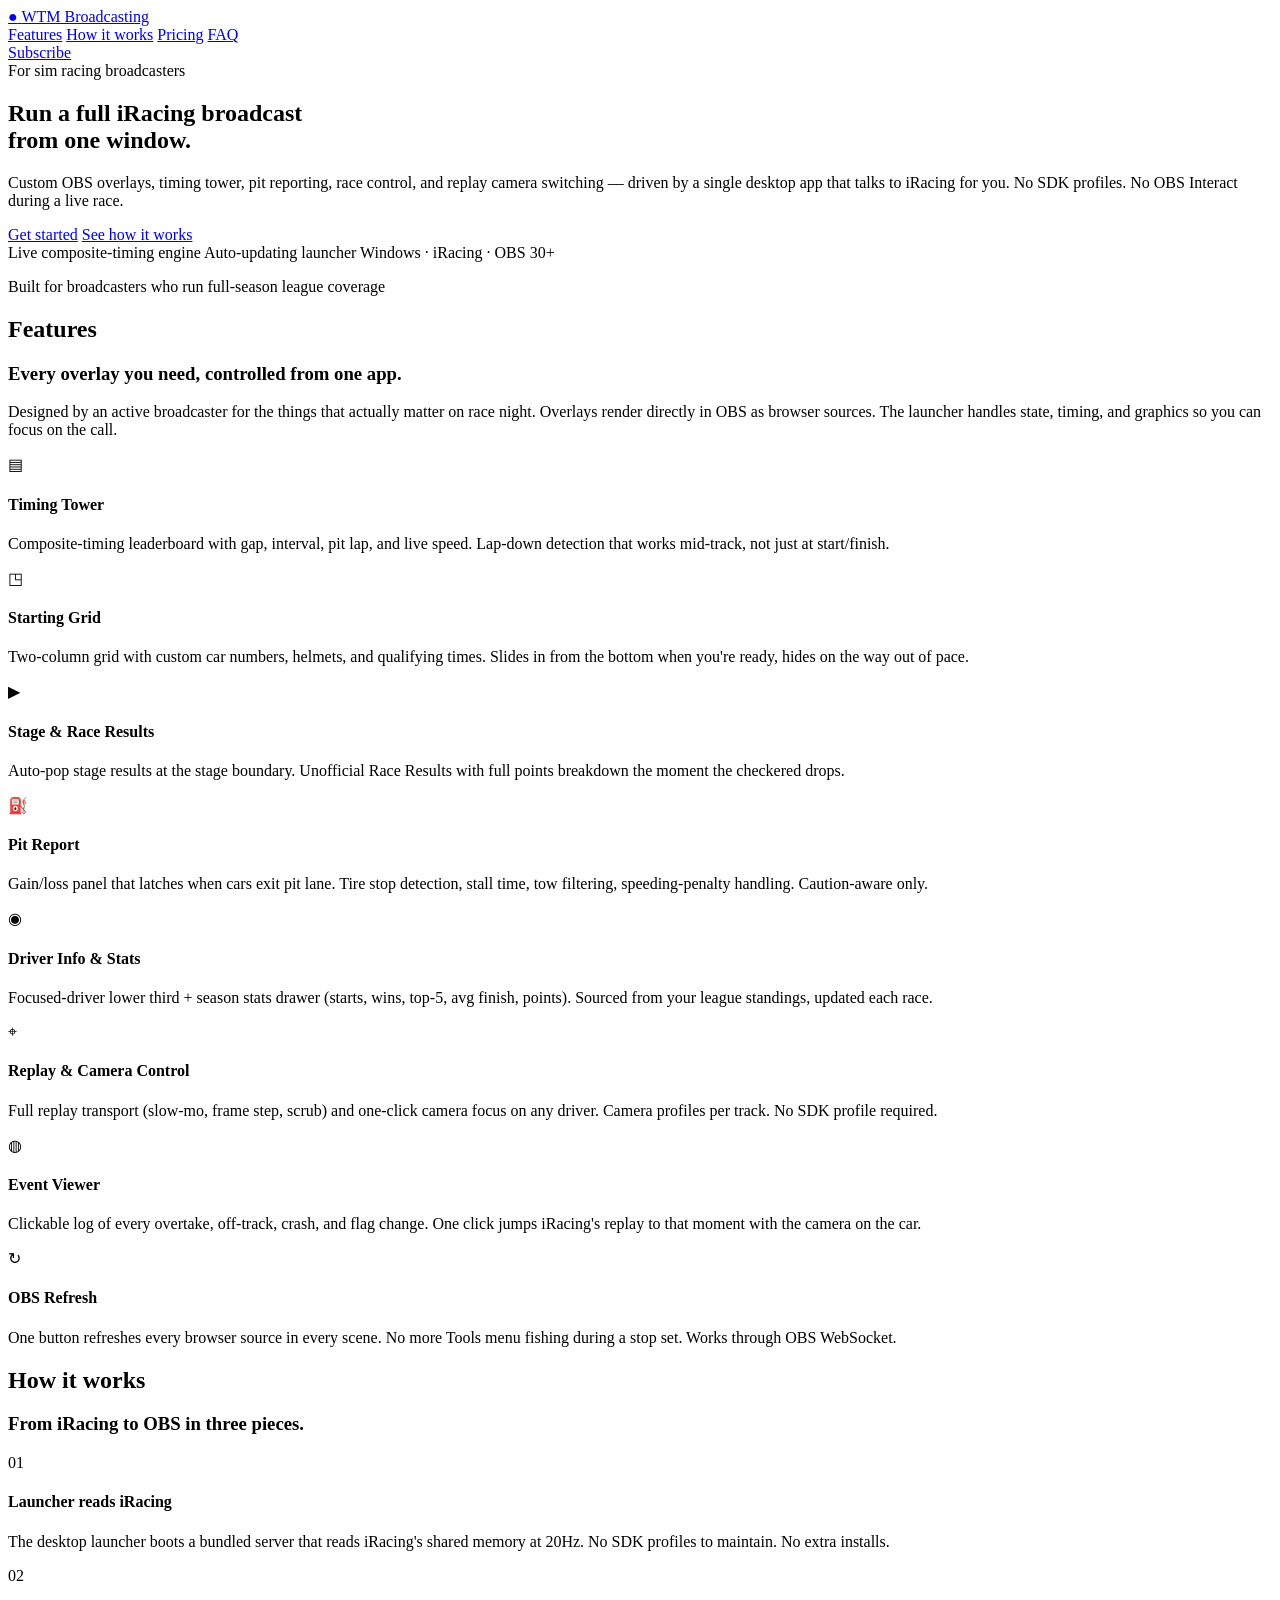
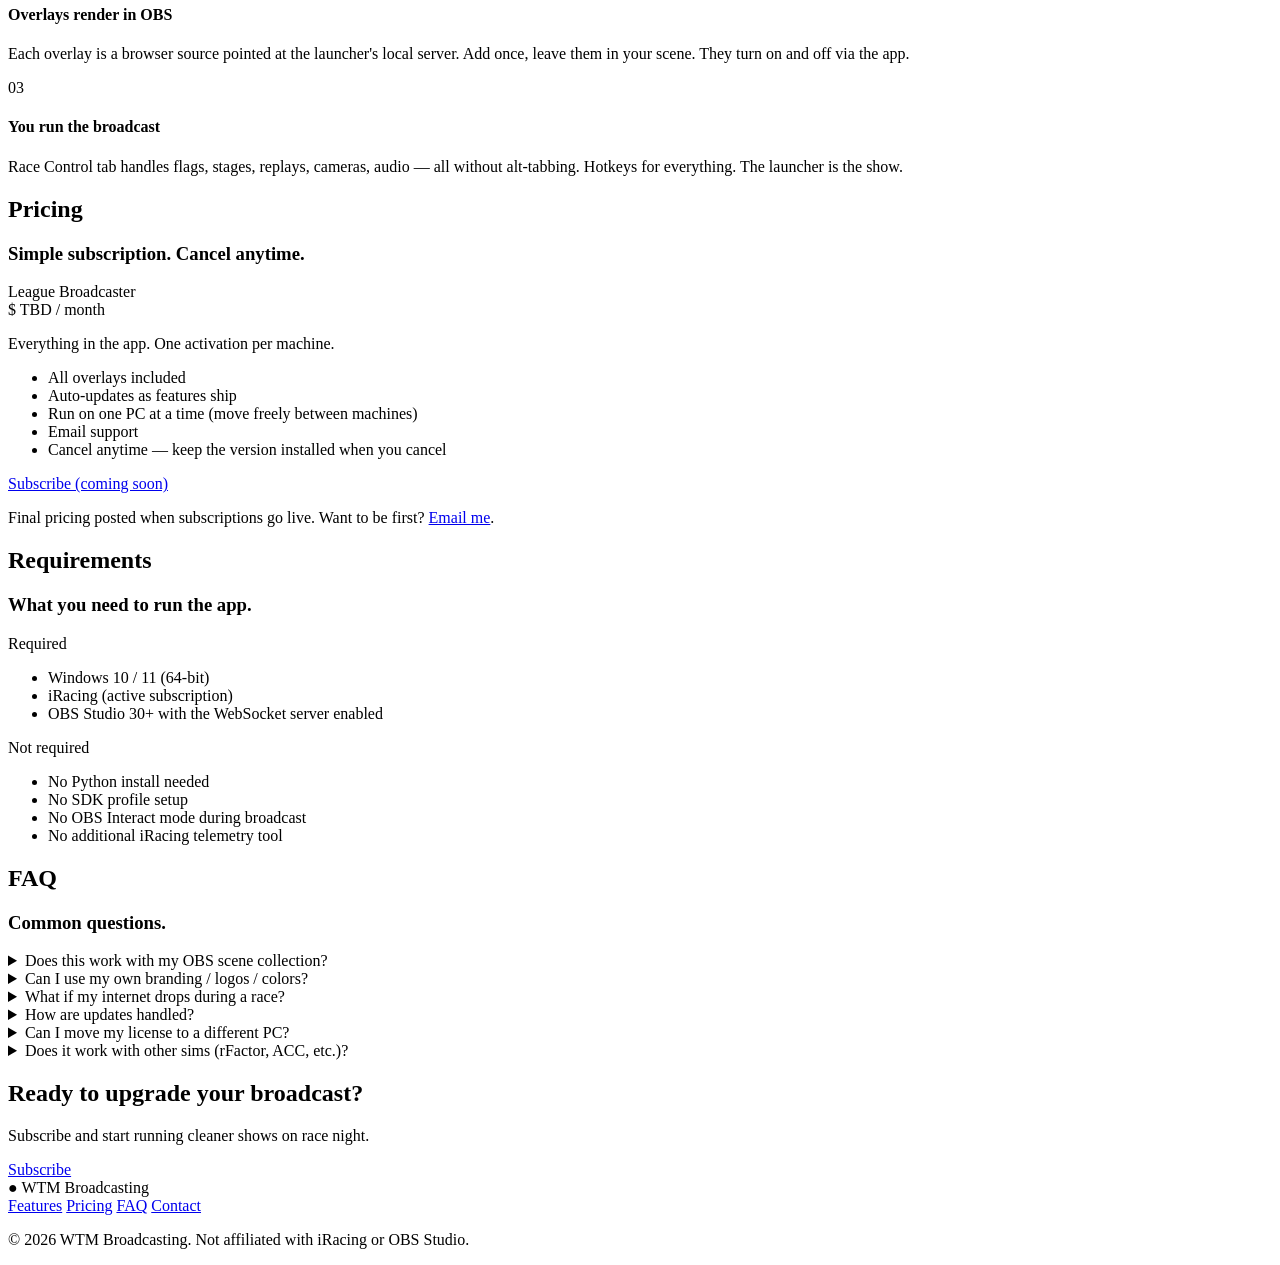
==== index.html @ ded43de1 "Add landing page" ====
<!DOCTYPE html>
<html lang="en">
<head>
  <meta charset="UTF-8" />
  <meta name="viewport" content="width=device-width, initial-scale=1.0" />
  <meta name="description" content="WTM Broadcasting — live iRacing broadcast production suite. Custom OBS overlays, race control, and timing tower for sim racing leagues." />
  <title>WTM Broadcasting — Live iRacing Broadcast Production</title>
  <link rel="preconnect" href="https://fonts.googleapis.com" />
  <link rel="preconnect" href="https://fonts.gstatic.com" crossorigin />
  <link href="https://fonts.googleapis.com/css2?family=Inter:wght@400;500;600;700&family=JetBrains+Mono:wght@400;500&display=swap" rel="stylesheet" />
  <link rel="stylesheet" href="style.css" />
</head>
<body>

  <!-- NAV -->
  <header class="nav">
    <div class="nav-inner">
      <a href="#" class="nav-brand">
        <span class="nav-brand-mark">●</span>
        <span class="nav-brand-text">WTM Broadcasting</span>
      </a>
      <nav class="nav-links">
        <a href="#features">Features</a>
        <a href="#how">How it works</a>
        <a href="#pricing">Pricing</a>
        <a href="#faq">FAQ</a>
      </nav>
      <a class="btn btn-accent btn-small" href="#pricing">Subscribe</a>
    </div>
  </header>

  <!-- HERO -->
  <section class="hero">
    <div class="container">
      <span class="hero-eyebrow">For sim racing broadcasters</span>
      <h1 class="hero-title">
        Run a full iRacing broadcast<br />
        <span class="hero-title-accent">from one window.</span>
      </h1>
      <p class="hero-sub">
        Custom OBS overlays, timing tower, pit reporting, race control, and replay
        camera switching — driven by a single desktop app that talks to iRacing for you.
        No SDK profiles. No OBS Interact during a live race.
      </p>
      <div class="hero-cta">
        <a class="btn btn-accent btn-large" href="#pricing">Get started</a>
        <a class="btn btn-ghost btn-large" href="#how">See how it works</a>
      </div>
      <div class="hero-meta">
        <span class="hero-meta-item"><span class="hero-meta-dot ok"></span> Live composite-timing engine</span>
        <span class="hero-meta-item"><span class="hero-meta-dot ok"></span> Auto-updating launcher</span>
        <span class="hero-meta-item"><span class="hero-meta-dot ok"></span> Windows · iRacing · OBS 30+</span>
      </div>
    </div>
  </section>

  <!-- SOCIAL PROOF / LOGOS PLACEHOLDER -->
  <section class="section-proof">
    <div class="container">
      <p class="proof-label">Built for broadcasters who run full-season league coverage</p>
    </div>
  </section>

  <!-- FEATURES -->
  <section id="features" class="section">
    <div class="container">
      <h2 class="section-eyebrow">Features</h2>
      <h3 class="section-title">Every overlay you need, controlled from one app.</h3>
      <p class="section-lede">
        Designed by an active broadcaster for the things that actually matter on race night.
        Overlays render directly in OBS as browser sources. The launcher handles state,
        timing, and graphics so you can focus on the call.
      </p>

      <div class="feature-grid">
        <article class="feature-card">
          <div class="feature-icon">▤</div>
          <h4 class="feature-title">Timing Tower</h4>
          <p class="feature-desc">
            Composite-timing leaderboard with gap, interval, pit lap, and live speed.
            Lap-down detection that works mid-track, not just at start/finish.
          </p>
        </article>

        <article class="feature-card">
          <div class="feature-icon">◳</div>
          <h4 class="feature-title">Starting Grid</h4>
          <p class="feature-desc">
            Two-column grid with custom car numbers, helmets, and qualifying times.
            Slides in from the bottom when you're ready, hides on the way out of pace.
          </p>
        </article>

        <article class="feature-card">
          <div class="feature-icon">▶</div>
          <h4 class="feature-title">Stage &amp; Race Results</h4>
          <p class="feature-desc">
            Auto-pop stage results at the stage boundary. Unofficial Race Results with
            full points breakdown the moment the checkered drops.
          </p>
        </article>

        <article class="feature-card">
          <div class="feature-icon">⛽</div>
          <h4 class="feature-title">Pit Report</h4>
          <p class="feature-desc">
            Gain/loss panel that latches when cars exit pit lane. Tire stop detection,
            stall time, tow filtering, speeding-penalty handling. Caution-aware only.
          </p>
        </article>

        <article class="feature-card">
          <div class="feature-icon">◉</div>
          <h4 class="feature-title">Driver Info &amp; Stats</h4>
          <p class="feature-desc">
            Focused-driver lower third + season stats drawer (starts, wins, top-5,
            avg finish, points). Sourced from your league standings, updated each race.
          </p>
        </article>

        <article class="feature-card">
          <div class="feature-icon">⌖</div>
          <h4 class="feature-title">Replay &amp; Camera Control</h4>
          <p class="feature-desc">
            Full replay transport (slow-mo, frame step, scrub) and one-click camera
            focus on any driver. Camera profiles per track. No SDK profile required.
          </p>
        </article>

        <article class="feature-card">
          <div class="feature-icon">◍</div>
          <h4 class="feature-title">Event Viewer</h4>
          <p class="feature-desc">
            Clickable log of every overtake, off-track, crash, and flag change.
            One click jumps iRacing's replay to that moment with the camera on the car.
          </p>
        </article>

        <article class="feature-card">
          <div class="feature-icon">↻</div>
          <h4 class="feature-title">OBS Refresh</h4>
          <p class="feature-desc">
            One button refreshes every browser source in every scene. No more
            Tools menu fishing during a stop set. Works through OBS WebSocket.
          </p>
        </article>
      </div>
    </div>
  </section>

  <!-- HOW IT WORKS -->
  <section id="how" class="section section-alt">
    <div class="container">
      <h2 class="section-eyebrow">How it works</h2>
      <h3 class="section-title">From iRacing to OBS in three pieces.</h3>

      <div class="steps">
        <article class="step">
          <span class="step-num">01</span>
          <h4 class="step-title">Launcher reads iRacing</h4>
          <p class="step-desc">
            The desktop launcher boots a bundled server that reads iRacing's shared
            memory at 20Hz. No SDK profiles to maintain. No extra installs.
          </p>
        </article>

        <article class="step">
          <span class="step-num">02</span>
          <h4 class="step-title">Overlays render in OBS</h4>
          <p class="step-desc">
            Each overlay is a browser source pointed at the launcher's local server.
            Add once, leave them in your scene. They turn on and off via the app.
          </p>
        </article>

        <article class="step">
          <span class="step-num">03</span>
          <h4 class="step-title">You run the broadcast</h4>
          <p class="step-desc">
            Race Control tab handles flags, stages, replays, cameras, audio — all
            without alt-tabbing. Hotkeys for everything. The launcher is the show.
          </p>
        </article>
      </div>
    </div>
  </section>

  <!-- PRICING -->
  <section id="pricing" class="section">
    <div class="container">
      <h2 class="section-eyebrow">Pricing</h2>
      <h3 class="section-title">Simple subscription. Cancel anytime.</h3>

      <div class="pricing-card">
        <div class="pricing-card-head">
          <span class="pricing-tier">League Broadcaster</span>
          <div class="pricing-price">
            <span class="pricing-price-currency">$</span>
            <span class="pricing-price-amount">TBD</span>
            <span class="pricing-price-period">/ month</span>
          </div>
          <p class="pricing-sub">Everything in the app. One activation per machine.</p>
        </div>

        <ul class="pricing-features">
          <li>All overlays included</li>
          <li>Auto-updates as features ship</li>
          <li>Run on one PC at a time (move freely between machines)</li>
          <li>Email support</li>
          <li>Cancel anytime — keep the version installed when you cancel</li>
        </ul>

        <a class="btn btn-accent btn-large pricing-cta" href="#">
          Subscribe (coming soon)
        </a>
        <p class="pricing-foot">
          Final pricing posted when subscriptions go live. Want to be first?
          <a href="mailto:hello@wtmbroadcasting.com">Email me</a>.
        </p>
      </div>
    </div>
  </section>

  <!-- REQUIREMENTS -->
  <section class="section section-alt">
    <div class="container">
      <h2 class="section-eyebrow">Requirements</h2>
      <h3 class="section-title">What you need to run the app.</h3>

      <div class="req-grid">
        <div class="req-card">
          <span class="req-label">Required</span>
          <ul>
            <li>Windows 10 / 11 (64-bit)</li>
            <li>iRacing (active subscription)</li>
            <li>OBS Studio 30+ with the WebSocket server enabled</li>
          </ul>
        </div>
        <div class="req-card">
          <span class="req-label">Not required</span>
          <ul>
            <li>No Python install needed</li>
            <li>No SDK profile setup</li>
            <li>No OBS Interact mode during broadcast</li>
            <li>No additional iRacing telemetry tool</li>
          </ul>
        </div>
      </div>
    </div>
  </section>

  <!-- FAQ -->
  <section id="faq" class="section">
    <div class="container">
      <h2 class="section-eyebrow">FAQ</h2>
      <h3 class="section-title">Common questions.</h3>

      <div class="faq-list">
        <details class="faq-item">
          <summary>Does this work with my OBS scene collection?</summary>
          <p>
            Yes. Each overlay is a regular OBS browser source you add to whatever
            scenes you want. You set it up once and leave it. The launcher controls
            visibility from the app, so you don't need to switch scenes by hand.
          </p>
        </details>

        <details class="faq-item">
          <summary>Can I use my own branding / logos / colors?</summary>
          <p>
            Yes. Drop your league logo into the branding folder; it shows on the
            standings and results overlays automatically. Custom car number images
            and helmet liveries are supported.
          </p>
        </details>

        <details class="faq-item">
          <summary>What if my internet drops during a race?</summary>
          <p>
            Everything runs locally. The launcher talks to iRacing on your machine
            and serves overlays to OBS on your machine. Internet is only needed for
            optional features like the season-standings scraper and license checks.
            License has a 7-day offline grace period — you'll never lose access mid-broadcast.
          </p>
        </details>

        <details class="faq-item">
          <summary>How are updates handled?</summary>
          <p>
            The launcher checks for updates in the background. When a new version
            is ready, you'll see a banner with release notes. Click "Restart now"
            or just relaunch the app later — it installs automatically. No reinstalls.
          </p>
        </details>

        <details class="faq-item">
          <summary>Can I move my license to a different PC?</summary>
          <p>
            Yes. In the app's Setup tab, click "Release this machine," then activate
            on the new PC with the same key. One active machine per license at a time.
          </p>
        </details>

        <details class="faq-item">
          <summary>Does it work with other sims (rFactor, ACC, etc.)?</summary>
          <p>
            iRacing only, at least for now. The composite timing engine is built
            against iRacing's shared memory format.
          </p>
        </details>
      </div>
    </div>
  </section>

  <!-- FINAL CTA -->
  <section class="section-cta">
    <div class="container">
      <h2 class="section-cta-title">Ready to upgrade your broadcast?</h2>
      <p class="section-cta-sub">
        Subscribe and start running cleaner shows on race night.
      </p>
      <a class="btn btn-accent btn-large" href="#pricing">Subscribe</a>
    </div>
  </section>

  <!-- FOOTER -->
  <footer class="footer">
    <div class="container footer-inner">
      <div class="footer-brand">
        <span class="nav-brand-mark">●</span>
        <span class="nav-brand-text">WTM Broadcasting</span>
      </div>
      <nav class="footer-links">
        <a href="#features">Features</a>
        <a href="#pricing">Pricing</a>
        <a href="#faq">FAQ</a>
        <a href="mailto:hello@wtmbroadcasting.com">Contact</a>
      </nav>
      <p class="footer-fineprint">
        © 2026 WTM Broadcasting. Not affiliated with iRacing or OBS Studio.
      </p>
    </div>
  </footer>

</body>
</html>
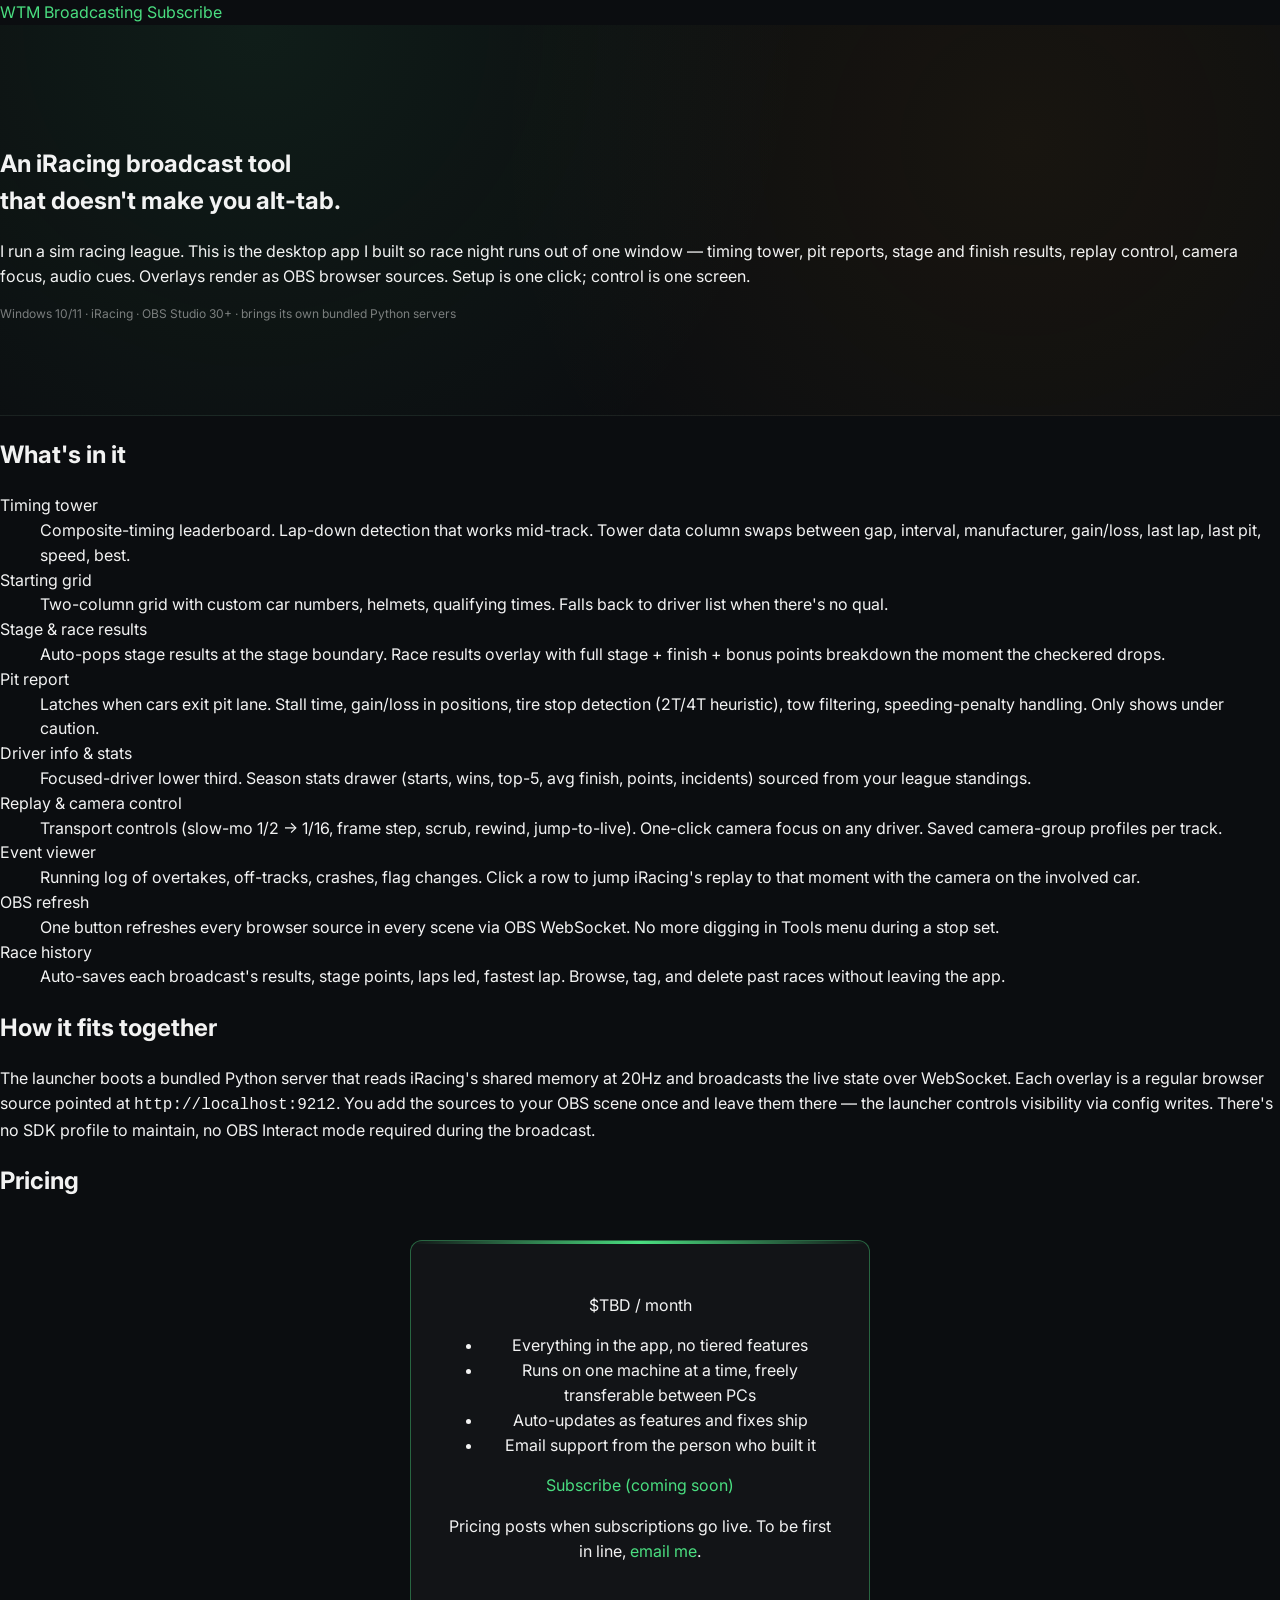
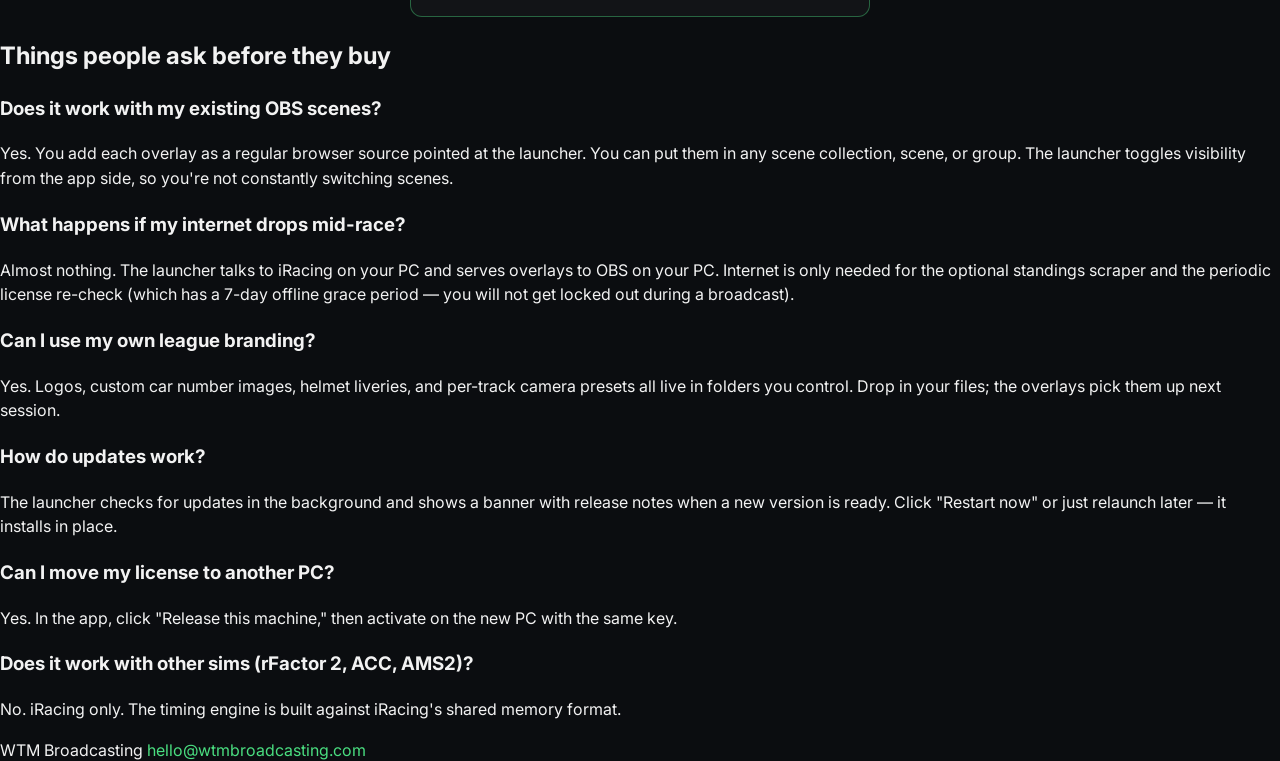
==== commit 87c37ea8: "Rewrite landing page: strip AI-template chrome" ====
--- a/index.html
+++ b/index.html
@@ -3,343 +3,122 @@
 <head>
   <meta charset="UTF-8" />
   <meta name="viewport" content="width=device-width, initial-scale=1.0" />
-  <meta name="description" content="WTM Broadcasting — live iRacing broadcast production suite. Custom OBS overlays, race control, and timing tower for sim racing leagues." />
-  <title>WTM Broadcasting — Live iRacing Broadcast Production</title>
+  <meta name="description" content="WTM Broadcasting — desktop app that runs an iRacing league broadcast: timing tower, pit reports, replay control, OBS-driven overlays." />
+  <title>WTM Broadcasting</title>
   <link rel="preconnect" href="https://fonts.googleapis.com" />
   <link rel="preconnect" href="https://fonts.gstatic.com" crossorigin />
-  <link href="https://fonts.googleapis.com/css2?family=Inter:wght@400;500;600;700&family=JetBrains+Mono:wght@400;500&display=swap" rel="stylesheet" />
+  <link href="https://fonts.googleapis.com/css2?family=Inter:wght@400;500;600&display=swap" rel="stylesheet" />
   <link rel="stylesheet" href="style.css" />
 </head>
 <body>
 
-  <!-- NAV -->
-  <header class="nav">
-    <div class="nav-inner">
-      <a href="#" class="nav-brand">
-        <span class="nav-brand-mark">●</span>
-        <span class="nav-brand-text">WTM Broadcasting</span>
-      </a>
-      <nav class="nav-links">
-        <a href="#features">Features</a>
-        <a href="#how">How it works</a>
-        <a href="#pricing">Pricing</a>
-        <a href="#faq">FAQ</a>
-      </nav>
-      <a class="btn btn-accent btn-small" href="#pricing">Subscribe</a>
-    </div>
+  <header class="topbar">
+    <a href="#" class="brand">WTM Broadcasting</a>
+    <a class="topbar-cta" href="#pricing">Subscribe</a>
   </header>
 
-  <!-- HERO -->
-  <section class="hero">
-    <div class="container">
-      <span class="hero-eyebrow">For sim racing broadcasters</span>
-      <h1 class="hero-title">
-        Run a full iRacing broadcast<br />
-        <span class="hero-title-accent">from one window.</span>
-      </h1>
-      <p class="hero-sub">
-        Custom OBS overlays, timing tower, pit reporting, race control, and replay
-        camera switching — driven by a single desktop app that talks to iRacing for you.
-        No SDK profiles. No OBS Interact during a live race.
+  <main>
+    <section class="hero">
+      <h1>An iRacing broadcast tool<br />that doesn't make you alt-tab.</h1>
+      <p>
+        I run a sim racing league. This is the desktop app I built so race night
+        runs out of one window — timing tower, pit reports, stage and finish
+        results, replay control, camera focus, audio cues. Overlays render as
+        OBS browser sources. Setup is one click; control is one screen.
       </p>
-      <div class="hero-cta">
-        <a class="btn btn-accent btn-large" href="#pricing">Get started</a>
-        <a class="btn btn-ghost btn-large" href="#how">See how it works</a>
-      </div>
-      <div class="hero-meta">
-        <span class="hero-meta-item"><span class="hero-meta-dot ok"></span> Live composite-timing engine</span>
-        <span class="hero-meta-item"><span class="hero-meta-dot ok"></span> Auto-updating launcher</span>
-        <span class="hero-meta-item"><span class="hero-meta-dot ok"></span> Windows · iRacing · OBS 30+</span>
-      </div>
-    </div>
-  </section>
+      <p class="hero-meta">
+        Windows 10/11 · iRacing · OBS Studio 30+ · brings its own bundled Python servers
+      </p>
+    </section>
 
-  <!-- SOCIAL PROOF / LOGOS PLACEHOLDER -->
-  <section class="section-proof">
-    <div class="container">
-      <p class="proof-label">Built for broadcasters who run full-season league coverage</p>
-    </div>
-  </section>
+    <section class="features">
+      <h2>What's in it</h2>
+      <dl>
+        <dt>Timing tower</dt>
+        <dd>Composite-timing leaderboard. Lap-down detection that works mid-track. Tower data column swaps between gap, interval, manufacturer, gain/loss, last lap, last pit, speed, best.</dd>
 
-  <!-- FEATURES -->
-  <section id="features" class="section">
-    <div class="container">
-      <h2 class="section-eyebrow">Features</h2>
-      <h3 class="section-title">Every overlay you need, controlled from one app.</h3>
-      <p class="section-lede">
-        Designed by an active broadcaster for the things that actually matter on race night.
-        Overlays render directly in OBS as browser sources. The launcher handles state,
-        timing, and graphics so you can focus on the call.
+        <dt>Starting grid</dt>
+        <dd>Two-column grid with custom car numbers, helmets, qualifying times. Falls back to driver list when there's no qual.</dd>
+
+        <dt>Stage &amp; race results</dt>
+        <dd>Auto-pops stage results at the stage boundary. Race results overlay with full stage + finish + bonus points breakdown the moment the checkered drops.</dd>
+
+        <dt>Pit report</dt>
+        <dd>Latches when cars exit pit lane. Stall time, gain/loss in positions, tire stop detection (2T/4T heuristic), tow filtering, speeding-penalty handling. Only shows under caution.</dd>
+
+        <dt>Driver info &amp; stats</dt>
+        <dd>Focused-driver lower third. Season stats drawer (starts, wins, top-5, avg finish, points, incidents) sourced from your league standings.</dd>
+
+        <dt>Replay &amp; camera control</dt>
+        <dd>Transport controls (slow-mo 1/2 → 1/16, frame step, scrub, rewind, jump-to-live). One-click camera focus on any driver. Saved camera-group profiles per track.</dd>
+
+        <dt>Event viewer</dt>
+        <dd>Running log of overtakes, off-tracks, crashes, flag changes. Click a row to jump iRacing's replay to that moment with the camera on the involved car.</dd>
+
+        <dt>OBS refresh</dt>
+        <dd>One button refreshes every browser source in every scene via OBS WebSocket. No more digging in Tools menu during a stop set.</dd>
+
+        <dt>Race history</dt>
+        <dd>Auto-saves each broadcast's results, stage points, laps led, fastest lap. Browse, tag, and delete past races without leaving the app.</dd>
+      </dl>
+    </section>
+
+    <section class="architecture">
+      <h2>How it fits together</h2>
+      <p>
+        The launcher boots a bundled Python server that reads iRacing's shared
+        memory at 20Hz and broadcasts the live state over WebSocket. Each overlay
+        is a regular browser source pointed at <code>http://localhost:9212</code>.
+        You add the sources to your OBS scene once and leave them there — the
+        launcher controls visibility via config writes. There's no SDK profile
+        to maintain, no OBS Interact mode required during the broadcast.
       </p>
+    </section>
 
-      <div class="feature-grid">
-        <article class="feature-card">
-          <div class="feature-icon">▤</div>
-          <h4 class="feature-title">Timing Tower</h4>
-          <p class="feature-desc">
-            Composite-timing leaderboard with gap, interval, pit lap, and live speed.
-            Lap-down detection that works mid-track, not just at start/finish.
-          </p>
-        </article>
-
-        <article class="feature-card">
-          <div class="feature-icon">◳</div>
-          <h4 class="feature-title">Starting Grid</h4>
-          <p class="feature-desc">
-            Two-column grid with custom car numbers, helmets, and qualifying times.
-            Slides in from the bottom when you're ready, hides on the way out of pace.
-          </p>
-        </article>
-
-        <article class="feature-card">
-          <div class="feature-icon">▶</div>
-          <h4 class="feature-title">Stage &amp; Race Results</h4>
-          <p class="feature-desc">
-            Auto-pop stage results at the stage boundary. Unofficial Race Results with
-            full points breakdown the moment the checkered drops.
-          </p>
-        </article>
-
-        <article class="feature-card">
-          <div class="feature-icon">⛽</div>
-          <h4 class="feature-title">Pit Report</h4>
-          <p class="feature-desc">
-            Gain/loss panel that latches when cars exit pit lane. Tire stop detection,
-            stall time, tow filtering, speeding-penalty handling. Caution-aware only.
-          </p>
-        </article>
-
-        <article class="feature-card">
-          <div class="feature-icon">◉</div>
-          <h4 class="feature-title">Driver Info &amp; Stats</h4>
-          <p class="feature-desc">
-            Focused-driver lower third + season stats drawer (starts, wins, top-5,
-            avg finish, points). Sourced from your league standings, updated each race.
-          </p>
-        </article>
-
-        <article class="feature-card">
-          <div class="feature-icon">⌖</div>
-          <h4 class="feature-title">Replay &amp; Camera Control</h4>
-          <p class="feature-desc">
-            Full replay transport (slow-mo, frame step, scrub) and one-click camera
-            focus on any driver. Camera profiles per track. No SDK profile required.
-          </p>
-        </article>
-
-        <article class="feature-card">
-          <div class="feature-icon">◍</div>
-          <h4 class="feature-title">Event Viewer</h4>
-          <p class="feature-desc">
-            Clickable log of every overtake, off-track, crash, and flag change.
-            One click jumps iRacing's replay to that moment with the camera on the car.
-          </p>
-        </article>
-
-        <article class="feature-card">
-          <div class="feature-icon">↻</div>
-          <h4 class="feature-title">OBS Refresh</h4>
-          <p class="feature-desc">
-            One button refreshes every browser source in every scene. No more
-            Tools menu fishing during a stop set. Works through OBS WebSocket.
-          </p>
-        </article>
-      </div>
-    </div>
-  </section>
-
-  <!-- HOW IT WORKS -->
-  <section id="how" class="section section-alt">
-    <div class="container">
-      <h2 class="section-eyebrow">How it works</h2>
-      <h3 class="section-title">From iRacing to OBS in three pieces.</h3>
-
-      <div class="steps">
-        <article class="step">
-          <span class="step-num">01</span>
-          <h4 class="step-title">Launcher reads iRacing</h4>
-          <p class="step-desc">
-            The desktop launcher boots a bundled server that reads iRacing's shared
-            memory at 20Hz. No SDK profiles to maintain. No extra installs.
-          </p>
-        </article>
-
-        <article class="step">
-          <span class="step-num">02</span>
-          <h4 class="step-title">Overlays render in OBS</h4>
-          <p class="step-desc">
-            Each overlay is a browser source pointed at the launcher's local server.
-            Add once, leave them in your scene. They turn on and off via the app.
-          </p>
-        </article>
-
-        <article class="step">
-          <span class="step-num">03</span>
-          <h4 class="step-title">You run the broadcast</h4>
-          <p class="step-desc">
-            Race Control tab handles flags, stages, replays, cameras, audio — all
-            without alt-tabbing. Hotkeys for everything. The launcher is the show.
-          </p>
-        </article>
-      </div>
-    </div>
-  </section>
-
-  <!-- PRICING -->
-  <section id="pricing" class="section">
-    <div class="container">
-      <h2 class="section-eyebrow">Pricing</h2>
-      <h3 class="section-title">Simple subscription. Cancel anytime.</h3>
-
+    <section id="pricing" class="pricing">
+      <h2>Pricing</h2>
       <div class="pricing-card">
-        <div class="pricing-card-head">
-          <span class="pricing-tier">League Broadcaster</span>
-          <div class="pricing-price">
-            <span class="pricing-price-currency">$</span>
-            <span class="pricing-price-amount">TBD</span>
-            <span class="pricing-price-period">/ month</span>
-          </div>
-          <p class="pricing-sub">Everything in the app. One activation per machine.</p>
-        </div>
-
-        <ul class="pricing-features">
-          <li>All overlays included</li>
-          <li>Auto-updates as features ship</li>
-          <li>Run on one PC at a time (move freely between machines)</li>
-          <li>Email support</li>
-          <li>Cancel anytime — keep the version installed when you cancel</li>
+        <p class="price">$<span class="price-amount">TBD</span> <span class="price-period">/ month</span></p>
+        <ul>
+          <li>Everything in the app, no tiered features</li>
+          <li>Runs on one machine at a time, freely transferable between PCs</li>
+          <li>Auto-updates as features and fixes ship</li>
+          <li>Email support from the person who built it</li>
         </ul>
-
-        <a class="btn btn-accent btn-large pricing-cta" href="#">
-          Subscribe (coming soon)
-        </a>
-        <p class="pricing-foot">
-          Final pricing posted when subscriptions go live. Want to be first?
-          <a href="mailto:hello@wtmbroadcasting.com">Email me</a>.
+        <a href="#" class="cta-button">Subscribe (coming soon)</a>
+        <p class="pricing-aside">
+          Pricing posts when subscriptions go live. To be first in line,
+          <a href="mailto:hello@wtmbroadcasting.com">email me</a>.
         </p>
       </div>
-    </div>
-  </section>
+    </section>
 
-  <!-- REQUIREMENTS -->
-  <section class="section section-alt">
-    <div class="container">
-      <h2 class="section-eyebrow">Requirements</h2>
-      <h3 class="section-title">What you need to run the app.</h3>
+    <section class="faq">
+      <h2>Things people ask before they buy</h2>
 
-      <div class="req-grid">
-        <div class="req-card">
-          <span class="req-label">Required</span>
-          <ul>
-            <li>Windows 10 / 11 (64-bit)</li>
-            <li>iRacing (active subscription)</li>
-            <li>OBS Studio 30+ with the WebSocket server enabled</li>
-          </ul>
-        </div>
-        <div class="req-card">
-          <span class="req-label">Not required</span>
-          <ul>
-            <li>No Python install needed</li>
-            <li>No SDK profile setup</li>
-            <li>No OBS Interact mode during broadcast</li>
-            <li>No additional iRacing telemetry tool</li>
-          </ul>
-        </div>
-      </div>
-    </div>
-  </section>
+      <h3>Does it work with my existing OBS scenes?</h3>
+      <p>Yes. You add each overlay as a regular browser source pointed at the launcher. You can put them in any scene collection, scene, or group. The launcher toggles visibility from the app side, so you're not constantly switching scenes.</p>
 
-  <!-- FAQ -->
-  <section id="faq" class="section">
-    <div class="container">
-      <h2 class="section-eyebrow">FAQ</h2>
-      <h3 class="section-title">Common questions.</h3>
+      <h3>What happens if my internet drops mid-race?</h3>
+      <p>Almost nothing. The launcher talks to iRacing on your PC and serves overlays to OBS on your PC. Internet is only needed for the optional standings scraper and the periodic license re-check (which has a 7-day offline grace period — you will not get locked out during a broadcast).</p>
 
-      <div class="faq-list">
-        <details class="faq-item">
-          <summary>Does this work with my OBS scene collection?</summary>
-          <p>
-            Yes. Each overlay is a regular OBS browser source you add to whatever
-            scenes you want. You set it up once and leave it. The launcher controls
-            visibility from the app, so you don't need to switch scenes by hand.
-          </p>
-        </details>
+      <h3>Can I use my own league branding?</h3>
+      <p>Yes. Logos, custom car number images, helmet liveries, and per-track camera presets all live in folders you control. Drop in your files; the overlays pick them up next session.</p>
 
-        <details class="faq-item">
-          <summary>Can I use my own branding / logos / colors?</summary>
-          <p>
-            Yes. Drop your league logo into the branding folder; it shows on the
-            standings and results overlays automatically. Custom car number images
-            and helmet liveries are supported.
-          </p>
-        </details>
+      <h3>How do updates work?</h3>
+      <p>The launcher checks for updates in the background and shows a banner with release notes when a new version is ready. Click "Restart now" or just relaunch later — it installs in place.</p>
 
-        <details class="faq-item">
-          <summary>What if my internet drops during a race?</summary>
-          <p>
-            Everything runs locally. The launcher talks to iRacing on your machine
-            and serves overlays to OBS on your machine. Internet is only needed for
-            optional features like the season-standings scraper and license checks.
-            License has a 7-day offline grace period — you'll never lose access mid-broadcast.
-          </p>
-        </details>
+      <h3>Can I move my license to another PC?</h3>
+      <p>Yes. In the app, click "Release this machine," then activate on the new PC with the same key.</p>
 
-        <details class="faq-item">
-          <summary>How are updates handled?</summary>
-          <p>
-            The launcher checks for updates in the background. When a new version
-            is ready, you'll see a banner with release notes. Click "Restart now"
-            or just relaunch the app later — it installs automatically. No reinstalls.
-          </p>
-        </details>
+      <h3>Does it work with other sims (rFactor 2, ACC, AMS2)?</h3>
+      <p>No. iRacing only. The timing engine is built against iRacing's shared memory format.</p>
+    </section>
+  </main>
 
-        <details class="faq-item">
-          <summary>Can I move my license to a different PC?</summary>
-          <p>
-            Yes. In the app's Setup tab, click "Release this machine," then activate
-            on the new PC with the same key. One active machine per license at a time.
-          </p>
-        </details>
-
-        <details class="faq-item">
-          <summary>Does it work with other sims (rFactor, ACC, etc.)?</summary>
-          <p>
-            iRacing only, at least for now. The composite timing engine is built
-            against iRacing's shared memory format.
-          </p>
-        </details>
-      </div>
-    </div>
-  </section>
-
-  <!-- FINAL CTA -->
-  <section class="section-cta">
-    <div class="container">
-      <h2 class="section-cta-title">Ready to upgrade your broadcast?</h2>
-      <p class="section-cta-sub">
-        Subscribe and start running cleaner shows on race night.
-      </p>
-      <a class="btn btn-accent btn-large" href="#pricing">Subscribe</a>
-    </div>
-  </section>
-
-  <!-- FOOTER -->
-  <footer class="footer">
-    <div class="container footer-inner">
-      <div class="footer-brand">
-        <span class="nav-brand-mark">●</span>
-        <span class="nav-brand-text">WTM Broadcasting</span>
-      </div>
-      <nav class="footer-links">
-        <a href="#features">Features</a>
-        <a href="#pricing">Pricing</a>
-        <a href="#faq">FAQ</a>
-        <a href="mailto:hello@wtmbroadcasting.com">Contact</a>
-      </nav>
-      <p class="footer-fineprint">
-        © 2026 WTM Broadcasting. Not affiliated with iRacing or OBS Studio.
-      </p>
-    </div>
+  <footer>
+    <span>WTM Broadcasting</span>
+    <span><a href="mailto:hello@wtmbroadcasting.com">hello@wtmbroadcasting.com</a></span>
   </footer>
 
 </body>
--- a/style.css
+++ b/style.css
@@ -0,0 +1,556 @@
+/* ─────────────────────────────────────────────────────────────
+   WTM Broadcasting — landing page styles.
+   Same design tokens as the launcher app so visitors who download
+   the .exe see continuity between marketing and product.
+   ───────────────────────────────────────────────────────────── */
+
+:root {
+  --bg:           #0b0d10;
+  --bg-elev-1:    #11141a;
+  --bg-elev-2:    rgba(255, 255, 255, 0.03);
+  --bg-elev-3:    rgba(255, 255, 255, 0.05);
+  --border:       rgba(255, 255, 255, 0.08);
+  --border-soft:  rgba(255, 255, 255, 0.05);
+  --border-bold:  rgba(255, 255, 255, 0.14);
+
+  --text-primary:   rgba(255, 255, 255, 0.95);
+  --text-secondary: rgba(255, 255, 255, 0.65);
+  --text-tertiary:  rgba(255, 255, 255, 0.45);
+  --text-muted:     rgba(255, 255, 255, 0.30);
+
+  --accent:        #4ade80;
+  --accent-soft:   rgba(74, 222, 128, 0.12);
+  --accent-bg:     rgba(74, 222, 128, 0.18);
+  --accent-border: rgba(74, 222, 128, 0.4);
+  --accent-text:   #4ade80;
+
+  --warn:          #f59e0b;
+  --warn-text:     rgba(245, 158, 11, 0.85);
+
+  --danger:        #e74c3c;
+
+  --font-sans: 'Inter', -apple-system, BlinkMacSystemFont, 'Segoe UI', system-ui, sans-serif;
+  --font-mono: 'JetBrains Mono', Consolas, 'SF Mono', Menlo, monospace;
+
+  --radius-sm: 4px;
+  --radius:    8px;
+  --radius-lg: 12px;
+
+  --container: 1080px;
+}
+
+* { box-sizing: border-box; }
+
+html, body {
+  margin: 0;
+  padding: 0;
+  background: var(--bg);
+  color: var(--text-primary);
+  font-family: var(--font-sans);
+  font-size: 16px;
+  line-height: 1.55;
+  -webkit-font-smoothing: antialiased;
+  -moz-osx-font-smoothing: grayscale;
+}
+
+a { color: var(--accent-text); text-decoration: none; }
+a:hover { text-decoration: underline; }
+
+.container {
+  max-width: var(--container);
+  margin: 0 auto;
+  padding: 0 24px;
+}
+
+/* ───────────── Nav ───────────── */
+.nav {
+  position: sticky; top: 0; z-index: 50;
+  background: rgba(11, 13, 16, 0.85);
+  backdrop-filter: blur(12px);
+  -webkit-backdrop-filter: blur(12px);
+  border-bottom: 1px solid var(--border-soft);
+}
+.nav-inner {
+  max-width: var(--container);
+  margin: 0 auto;
+  padding: 14px 24px;
+  display: flex; align-items: center; gap: 24px;
+}
+.nav-brand {
+  display: flex; align-items: center; gap: 10px;
+  color: var(--text-primary);
+  font-weight: 600;
+  font-size: 15px;
+  letter-spacing: 0.2px;
+  text-decoration: none;
+}
+.nav-brand-mark { color: var(--accent); font-size: 14px; }
+.nav-brand-text { color: var(--text-primary); }
+.nav-links {
+  display: flex; gap: 22px;
+  margin-left: auto;
+}
+.nav-links a {
+  color: var(--text-secondary);
+  font-size: 13px;
+  font-weight: 500;
+  text-decoration: none;
+  transition: color 0.15s;
+}
+.nav-links a:hover { color: var(--text-primary); text-decoration: none; }
+
+/* ───────────── Buttons ───────────── */
+.btn {
+  display: inline-flex; align-items: center; justify-content: center;
+  padding: 9px 16px;
+  border-radius: 6px;
+  font-family: var(--font-sans);
+  font-weight: 600;
+  font-size: 13px;
+  border: 1px solid transparent;
+  cursor: pointer;
+  transition: all 0.15s;
+  text-decoration: none;
+  line-height: 1;
+}
+.btn-small  { padding: 7px 12px; font-size: 12px; }
+.btn-large  { padding: 13px 22px; font-size: 14px; }
+
+.btn-accent {
+  background: var(--accent-bg);
+  color: var(--accent);
+  border-color: var(--accent-border);
+}
+.btn-accent:hover {
+  background: rgba(74, 222, 128, 0.28);
+  text-decoration: none;
+}
+
+.btn-ghost {
+  background: transparent;
+  color: var(--text-primary);
+  border-color: var(--border-bold);
+}
+.btn-ghost:hover {
+  background: var(--bg-elev-3);
+  text-decoration: none;
+}
+
+/* ───────────── Hero ───────────── */
+.hero {
+  padding: 100px 0 80px;
+  background:
+    radial-gradient(circle at 20% 0%, rgba(74, 222, 128, 0.08), transparent 50%),
+    radial-gradient(circle at 80% 30%, rgba(245, 158, 11, 0.06), transparent 50%);
+  border-bottom: 1px solid var(--border-soft);
+}
+.hero-eyebrow {
+  display: inline-block;
+  font-size: 11px;
+  font-weight: 600;
+  text-transform: uppercase;
+  letter-spacing: 1.5px;
+  color: var(--accent);
+  padding: 5px 10px;
+  background: var(--accent-soft);
+  border: 1px solid var(--accent-border);
+  border-radius: 4px;
+  margin-bottom: 22px;
+}
+.hero-title {
+  font-size: 56px;
+  line-height: 1.08;
+  font-weight: 700;
+  letter-spacing: -0.02em;
+  margin: 0 0 22px;
+  color: var(--text-primary);
+}
+.hero-title-accent {
+  color: var(--accent);
+  background: linear-gradient(180deg, #6ee7a1 0%, #4ade80 100%);
+  -webkit-background-clip: text;
+  background-clip: text;
+  -webkit-text-fill-color: transparent;
+}
+.hero-sub {
+  font-size: 17px;
+  line-height: 1.6;
+  color: var(--text-secondary);
+  max-width: 640px;
+  margin: 0 0 32px;
+}
+.hero-cta {
+  display: flex; gap: 12px; flex-wrap: wrap;
+  margin-bottom: 36px;
+}
+.hero-meta {
+  display: flex; gap: 28px; flex-wrap: wrap;
+  font-size: 12px;
+  color: var(--text-tertiary);
+}
+.hero-meta-item { display: inline-flex; align-items: center; gap: 8px; }
+.hero-meta-dot {
+  width: 8px; height: 8px; border-radius: 50%;
+  background: var(--text-muted);
+}
+.hero-meta-dot.ok {
+  background: var(--accent);
+  box-shadow: 0 0 6px rgba(74, 222, 128, 0.6);
+}
+
+/* ───────────── Proof bar ───────────── */
+.section-proof {
+  padding: 28px 0;
+  border-bottom: 1px solid var(--border-soft);
+}
+.proof-label {
+  text-align: center;
+  font-size: 11px;
+  font-weight: 600;
+  text-transform: uppercase;
+  letter-spacing: 1.5px;
+  color: var(--text-tertiary);
+  margin: 0;
+}
+
+/* ───────────── Sections ───────────── */
+.section {
+  padding: 90px 0;
+  border-bottom: 1px solid var(--border-soft);
+}
+.section-alt {
+  background: var(--bg-elev-1);
+}
+.section-eyebrow {
+  font-size: 11px;
+  font-weight: 600;
+  text-transform: uppercase;
+  letter-spacing: 1.5px;
+  color: var(--accent);
+  margin: 0 0 14px;
+}
+.section-title {
+  font-size: 36px;
+  line-height: 1.2;
+  font-weight: 700;
+  letter-spacing: -0.015em;
+  color: var(--text-primary);
+  margin: 0 0 18px;
+  max-width: 720px;
+}
+.section-lede {
+  font-size: 16px;
+  line-height: 1.6;
+  color: var(--text-secondary);
+  max-width: 680px;
+  margin: 0 0 50px;
+}
+
+/* ───────────── Features ───────────── */
+.feature-grid {
+  display: grid;
+  grid-template-columns: repeat(auto-fill, minmax(280px, 1fr));
+  gap: 16px;
+}
+.feature-card {
+  padding: 24px;
+  background: var(--bg-elev-2);
+  border: 1px solid var(--border-soft);
+  border-radius: var(--radius);
+  transition: border-color 0.2s, transform 0.2s;
+}
+.feature-card:hover {
+  border-color: var(--accent-border);
+  transform: translateY(-2px);
+}
+.feature-icon {
+  font-size: 24px;
+  color: var(--accent);
+  margin-bottom: 14px;
+  width: 40px; height: 40px;
+  display: flex; align-items: center; justify-content: center;
+  background: var(--accent-soft);
+  border: 1px solid var(--accent-border);
+  border-radius: 6px;
+}
+.feature-title {
+  font-size: 16px;
+  font-weight: 600;
+  color: var(--text-primary);
+  margin: 0 0 8px;
+}
+.feature-desc {
+  font-size: 13px;
+  color: var(--text-secondary);
+  margin: 0;
+  line-height: 1.55;
+}
+
+/* ───────────── Steps ───────────── */
+.steps {
+  display: grid;
+  grid-template-columns: repeat(auto-fit, minmax(280px, 1fr));
+  gap: 24px;
+  margin-top: 40px;
+}
+.step {
+  padding: 28px 24px;
+  background: var(--bg-elev-2);
+  border: 1px solid var(--border-soft);
+  border-radius: var(--radius);
+  position: relative;
+}
+.step-num {
+  font-family: var(--font-mono);
+  font-size: 11px;
+  font-weight: 600;
+  color: var(--accent);
+  letter-spacing: 1.5px;
+  display: block;
+  margin-bottom: 14px;
+}
+.step-title {
+  font-size: 18px;
+  font-weight: 600;
+  color: var(--text-primary);
+  margin: 0 0 10px;
+}
+.step-desc {
+  font-size: 13px;
+  color: var(--text-secondary);
+  margin: 0;
+  line-height: 1.6;
+}
+
+/* ───────────── Pricing ───────────── */
+.pricing-card {
+  max-width: 460px;
+  margin: 40px auto 0;
+  padding: 36px 32px;
+  background: var(--bg-elev-2);
+  border: 1px solid var(--accent-border);
+  border-radius: var(--radius-lg);
+  text-align: center;
+  position: relative;
+  overflow: hidden;
+}
+.pricing-card::before {
+  content: '';
+  position: absolute;
+  inset: 0 0 auto 0;
+  height: 3px;
+  background: linear-gradient(90deg, transparent, var(--accent), transparent);
+}
+.pricing-card-head { margin-bottom: 28px; }
+.pricing-tier {
+  display: inline-block;
+  font-size: 11px;
+  font-weight: 600;
+  text-transform: uppercase;
+  letter-spacing: 1.5px;
+  color: var(--accent);
+  padding: 4px 10px;
+  background: var(--accent-soft);
+  border: 1px solid var(--accent-border);
+  border-radius: 4px;
+  margin-bottom: 18px;
+}
+.pricing-price {
+  display: flex;
+  align-items: baseline;
+  justify-content: center;
+  gap: 4px;
+  margin-bottom: 12px;
+}
+.pricing-price-currency {
+  font-size: 22px;
+  color: var(--text-tertiary);
+  font-weight: 600;
+}
+.pricing-price-amount {
+  font-size: 56px;
+  font-weight: 700;
+  color: var(--text-primary);
+  letter-spacing: -0.02em;
+  line-height: 1;
+}
+.pricing-price-period {
+  font-size: 14px;
+  color: var(--text-tertiary);
+}
+.pricing-sub {
+  font-size: 14px;
+  color: var(--text-secondary);
+  margin: 0;
+}
+.pricing-features {
+  list-style: none;
+  padding: 0;
+  margin: 0 0 28px;
+  text-align: left;
+}
+.pricing-features li {
+  padding: 10px 0 10px 26px;
+  font-size: 14px;
+  color: var(--text-secondary);
+  border-bottom: 1px solid var(--border-soft);
+  position: relative;
+}
+.pricing-features li:last-child { border-bottom: none; }
+.pricing-features li::before {
+  content: '✓';
+  position: absolute;
+  left: 0;
+  color: var(--accent);
+  font-weight: 700;
+}
+.pricing-cta {
+  width: 100%;
+  justify-content: center;
+}
+.pricing-foot {
+  margin: 20px 0 0;
+  font-size: 12px;
+  color: var(--text-tertiary);
+}
+
+/* ───────────── Requirements ───────────── */
+.req-grid {
+  display: grid;
+  grid-template-columns: repeat(auto-fit, minmax(280px, 1fr));
+  gap: 20px;
+  margin-top: 40px;
+}
+.req-card {
+  padding: 24px;
+  background: var(--bg-elev-2);
+  border: 1px solid var(--border-soft);
+  border-radius: var(--radius);
+}
+.req-label {
+  display: inline-block;
+  font-size: 11px;
+  font-weight: 600;
+  text-transform: uppercase;
+  letter-spacing: 1.5px;
+  color: var(--accent);
+  margin-bottom: 12px;
+}
+.req-card ul {
+  margin: 0; padding: 0;
+  list-style: none;
+}
+.req-card li {
+  padding: 8px 0 8px 20px;
+  font-size: 14px;
+  color: var(--text-secondary);
+  position: relative;
+}
+.req-card li::before {
+  content: '·';
+  position: absolute; left: 6px;
+  color: var(--accent);
+  font-size: 20px;
+  line-height: 1;
+}
+
+/* ───────────── FAQ ───────────── */
+.faq-list {
+  margin-top: 40px;
+  display: flex; flex-direction: column;
+  gap: 10px;
+}
+.faq-item {
+  padding: 18px 22px;
+  background: var(--bg-elev-2);
+  border: 1px solid var(--border-soft);
+  border-radius: var(--radius);
+}
+.faq-item summary {
+  cursor: pointer;
+  font-size: 15px;
+  font-weight: 600;
+  color: var(--text-primary);
+  list-style: none;
+  display: flex; justify-content: space-between; align-items: center;
+}
+.faq-item summary::-webkit-details-marker { display: none; }
+.faq-item summary::after {
+  content: '+';
+  font-size: 22px;
+  font-weight: 300;
+  color: var(--text-tertiary);
+  transition: transform 0.2s;
+}
+.faq-item[open] summary::after { transform: rotate(45deg); }
+.faq-item p {
+  margin: 14px 0 0;
+  font-size: 14px;
+  color: var(--text-secondary);
+  line-height: 1.6;
+}
+
+/* ───────────── Final CTA ───────────── */
+.section-cta {
+  padding: 80px 0;
+  background:
+    radial-gradient(circle at 50% 50%, rgba(74, 222, 128, 0.08), transparent 60%);
+  text-align: center;
+  border-bottom: 1px solid var(--border-soft);
+}
+.section-cta-title {
+  font-size: 36px;
+  font-weight: 700;
+  letter-spacing: -0.015em;
+  color: var(--text-primary);
+  margin: 0 0 14px;
+}
+.section-cta-sub {
+  font-size: 16px;
+  color: var(--text-secondary);
+  margin: 0 0 28px;
+}
+
+/* ───────────── Footer ───────────── */
+.footer {
+  padding: 36px 0;
+  background: var(--bg);
+}
+.footer-inner {
+  display: flex; flex-direction: column; align-items: center; gap: 16px;
+  text-align: center;
+}
+.footer-brand {
+  display: flex; align-items: center; gap: 10px;
+  font-size: 14px; font-weight: 600;
+}
+.footer-links {
+  display: flex; gap: 22px;
+}
+.footer-links a {
+  color: var(--text-secondary);
+  font-size: 13px;
+  text-decoration: none;
+}
+.footer-links a:hover { color: var(--text-primary); }
+.footer-fineprint {
+  font-size: 11px;
+  color: var(--text-tertiary);
+  margin: 0;
+}
+
+/* ───────────── Responsive ───────────── */
+@media (max-width: 720px) {
+  .hero { padding: 64px 0 56px; }
+  .hero-title { font-size: 36px; }
+  .hero-sub { font-size: 15px; }
+  .hero-cta { flex-direction: column; align-items: stretch; }
+  .hero-cta .btn { justify-content: center; }
+  .section { padding: 56px 0; }
+  .section-title { font-size: 26px; }
+  .section-cta { padding: 56px 0; }
+  .section-cta-title { font-size: 26px; }
+  .nav-links { display: none; }
+  .nav-inner { padding: 12px 18px; }
+  .footer-links { flex-wrap: wrap; justify-content: center; }
+}
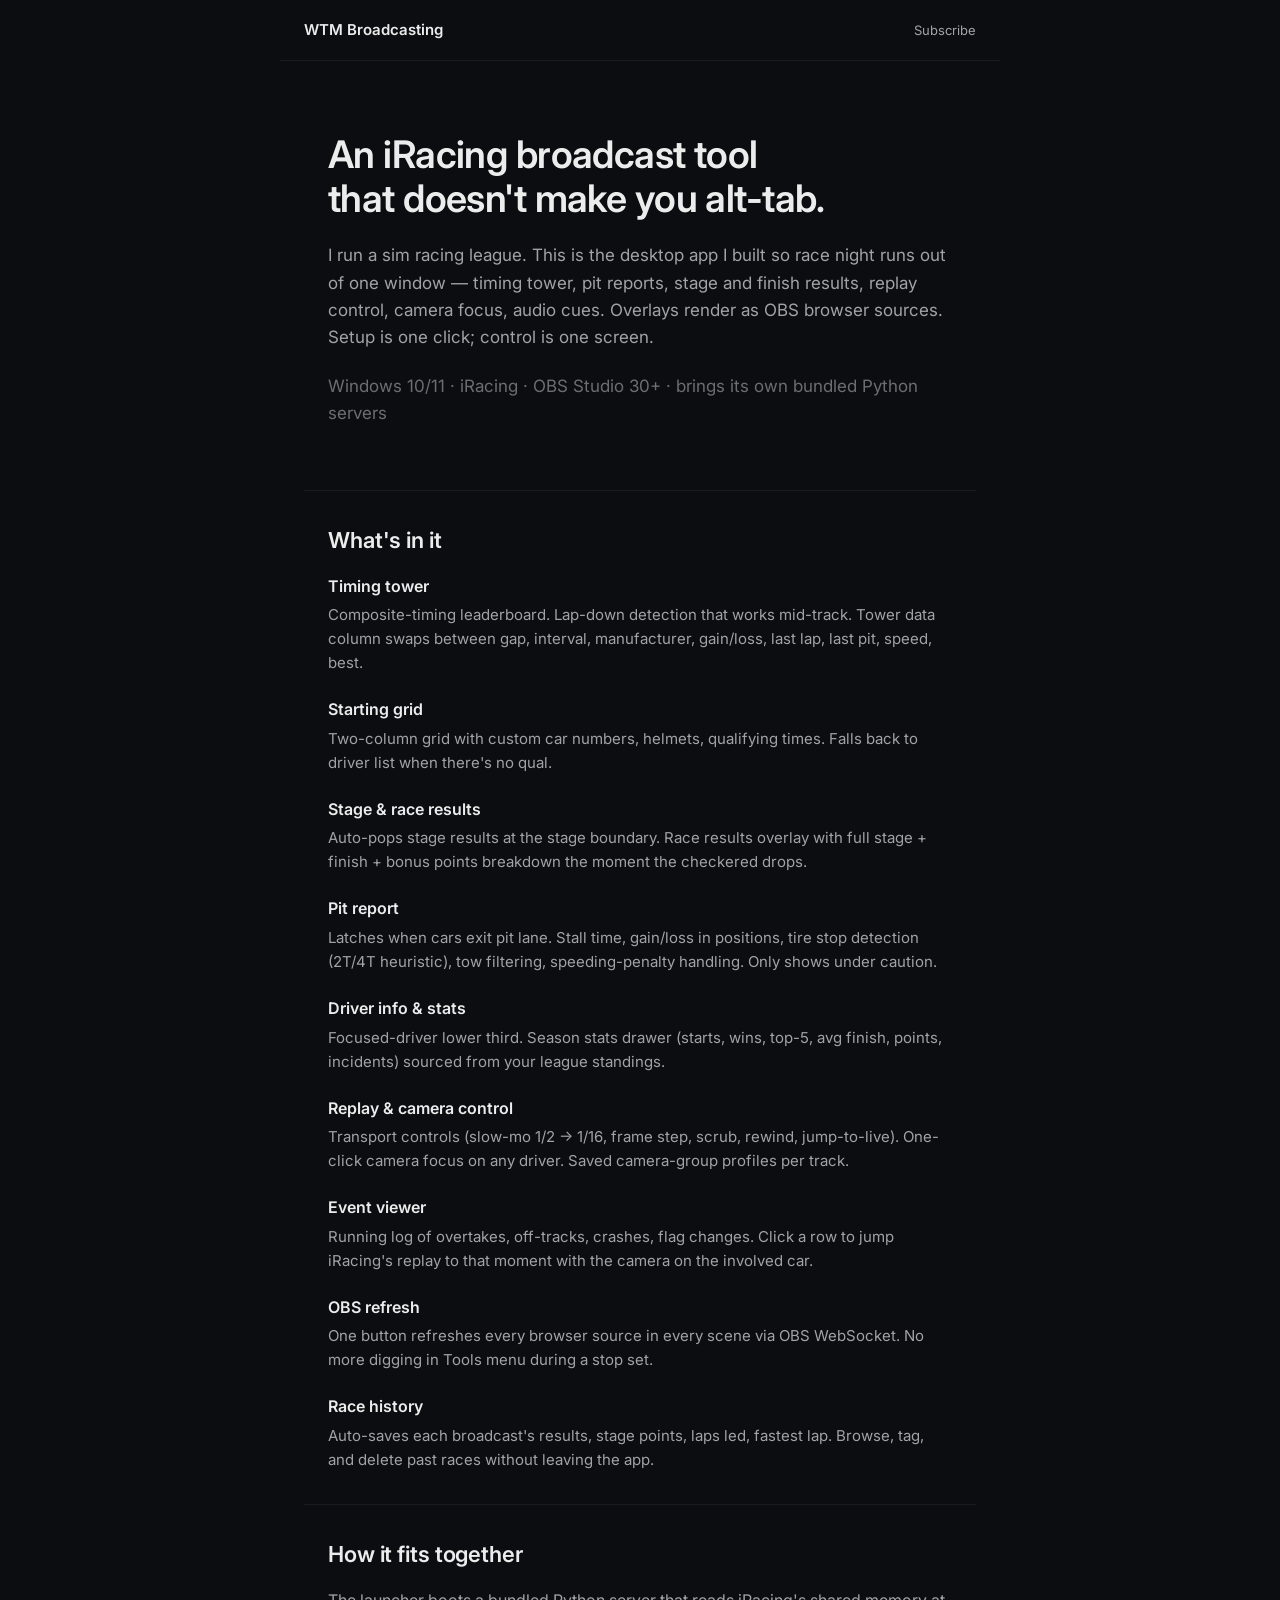
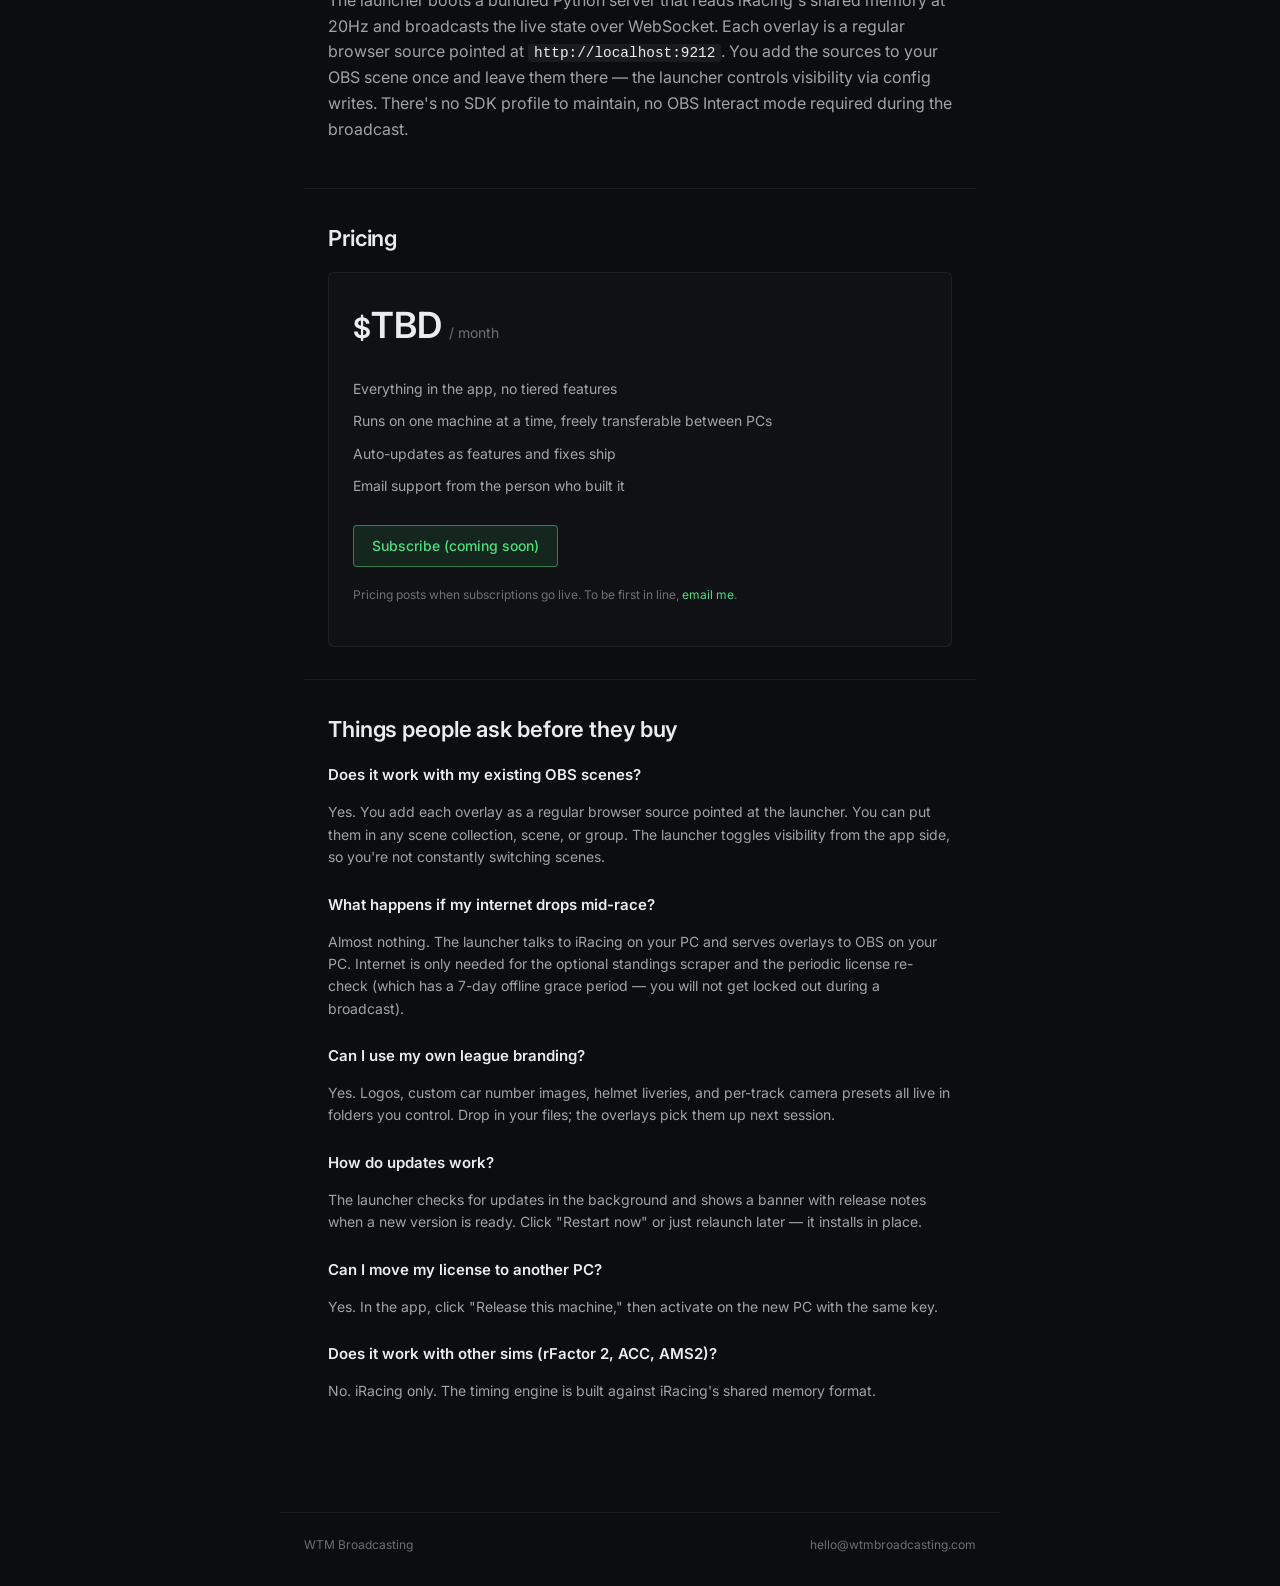
==== commit 925725dd: "Cache-bust style.css link" ====
--- a/index.html
+++ b/index.html
@@ -8,7 +8,7 @@
   <link rel="preconnect" href="https://fonts.googleapis.com" />
   <link rel="preconnect" href="https://fonts.gstatic.com" crossorigin />
   <link href="https://fonts.googleapis.com/css2?family=Inter:wght@400;500;600&display=swap" rel="stylesheet" />
-  <link rel="stylesheet" href="style.css" />
+  <link rel="stylesheet" href="style.css?v=2" />
 </head>
 <body>
 
--- a/style.css
+++ b/style.css
@@ -1,42 +1,13 @@
-/* ─────────────────────────────────────────────────────────────
-   WTM Broadcasting — landing page styles.
-   Same design tokens as the launcher app so visitors who download
-   the .exe see continuity between marketing and product.
-   ───────────────────────────────────────────────────────────── */
+/* WTM Broadcasting — landing page.
+   Same color palette as the launcher app, no decorative chrome. */
 
 :root {
   --bg:           #0b0d10;
-  --bg-elev-1:    #11141a;
-  --bg-elev-2:    rgba(255, 255, 255, 0.03);
-  --bg-elev-3:    rgba(255, 255, 255, 0.05);
-  --border:       rgba(255, 255, 255, 0.08);
-  --border-soft:  rgba(255, 255, 255, 0.05);
-  --border-bold:  rgba(255, 255, 255, 0.14);
-
-  --text-primary:   rgba(255, 255, 255, 0.95);
-  --text-secondary: rgba(255, 255, 255, 0.65);
-  --text-tertiary:  rgba(255, 255, 255, 0.45);
-  --text-muted:     rgba(255, 255, 255, 0.30);
-
-  --accent:        #4ade80;
-  --accent-soft:   rgba(74, 222, 128, 0.12);
-  --accent-bg:     rgba(74, 222, 128, 0.18);
-  --accent-border: rgba(74, 222, 128, 0.4);
-  --accent-text:   #4ade80;
-
-  --warn:          #f59e0b;
-  --warn-text:     rgba(245, 158, 11, 0.85);
-
-  --danger:        #e74c3c;
-
-  --font-sans: 'Inter', -apple-system, BlinkMacSystemFont, 'Segoe UI', system-ui, sans-serif;
-  --font-mono: 'JetBrains Mono', Consolas, 'SF Mono', Menlo, monospace;
-
-  --radius-sm: 4px;
-  --radius:    8px;
-  --radius-lg: 12px;
-
-  --container: 1080px;
+  --bg-rule:      rgba(255, 255, 255, 0.06);
+  --text:         rgba(255, 255, 255, 0.92);
+  --text-dim:     rgba(255, 255, 255, 0.62);
+  --text-faint:   rgba(255, 255, 255, 0.4);
+  --accent:       #4ade80;
 }
 
 * { box-sizing: border-box; }
@@ -45,512 +16,192 @@
   margin: 0;
   padding: 0;
   background: var(--bg);
-  color: var(--text-primary);
-  font-family: var(--font-sans);
-  font-size: 16px;
-  line-height: 1.55;
-  -webkit-font-smoothing: antialiased;
-  -moz-osx-font-smoothing: grayscale;
-}
-
-a { color: var(--accent-text); text-decoration: none; }
-a:hover { text-decoration: underline; }
-
-.container {
-  max-width: var(--container);
-  margin: 0 auto;
-  padding: 0 24px;
-}
-
-/* ───────────── Nav ───────────── */
-.nav {
-  position: sticky; top: 0; z-index: 50;
-  background: rgba(11, 13, 16, 0.85);
-  backdrop-filter: blur(12px);
-  -webkit-backdrop-filter: blur(12px);
-  border-bottom: 1px solid var(--border-soft);
-}
-.nav-inner {
-  max-width: var(--container);
-  margin: 0 auto;
-  padding: 14px 24px;
-  display: flex; align-items: center; gap: 24px;
-}
-.nav-brand {
-  display: flex; align-items: center; gap: 10px;
-  color: var(--text-primary);
-  font-weight: 600;
-  font-size: 15px;
-  letter-spacing: 0.2px;
-  text-decoration: none;
-}
-.nav-brand-mark { color: var(--accent); font-size: 14px; }
-.nav-brand-text { color: var(--text-primary); }
-.nav-links {
-  display: flex; gap: 22px;
-  margin-left: auto;
-}
-.nav-links a {
-  color: var(--text-secondary);
-  font-size: 13px;
-  font-weight: 500;
-  text-decoration: none;
-  transition: color 0.15s;
-}
-.nav-links a:hover { color: var(--text-primary); text-decoration: none; }
-
-/* ───────────── Buttons ───────────── */
-.btn {
-  display: inline-flex; align-items: center; justify-content: center;
-  padding: 9px 16px;
-  border-radius: 6px;
-  font-family: var(--font-sans);
-  font-weight: 600;
-  font-size: 13px;
-  border: 1px solid transparent;
-  cursor: pointer;
-  transition: all 0.15s;
-  text-decoration: none;
-  line-height: 1;
-}
-.btn-small  { padding: 7px 12px; font-size: 12px; }
-.btn-large  { padding: 13px 22px; font-size: 14px; }
-
-.btn-accent {
-  background: var(--accent-bg);
-  color: var(--accent);
-  border-color: var(--accent-border);
-}
-.btn-accent:hover {
-  background: rgba(74, 222, 128, 0.28);
-  text-decoration: none;
-}
-
-.btn-ghost {
-  background: transparent;
-  color: var(--text-primary);
-  border-color: var(--border-bold);
-}
-.btn-ghost:hover {
-  background: var(--bg-elev-3);
-  text-decoration: none;
-}
-
-/* ───────────── Hero ───────────── */
-.hero {
-  padding: 100px 0 80px;
-  background:
-    radial-gradient(circle at 20% 0%, rgba(74, 222, 128, 0.08), transparent 50%),
-    radial-gradient(circle at 80% 30%, rgba(245, 158, 11, 0.06), transparent 50%);
-  border-bottom: 1px solid var(--border-soft);
-}
-.hero-eyebrow {
-  display: inline-block;
-  font-size: 11px;
-  font-weight: 600;
-  text-transform: uppercase;
-  letter-spacing: 1.5px;
-  color: var(--accent);
-  padding: 5px 10px;
-  background: var(--accent-soft);
-  border: 1px solid var(--accent-border);
-  border-radius: 4px;
-  margin-bottom: 22px;
-}
-.hero-title {
-  font-size: 56px;
-  line-height: 1.08;
-  font-weight: 700;
-  letter-spacing: -0.02em;
-  margin: 0 0 22px;
-  color: var(--text-primary);
-}
-.hero-title-accent {
-  color: var(--accent);
-  background: linear-gradient(180deg, #6ee7a1 0%, #4ade80 100%);
-  -webkit-background-clip: text;
-  background-clip: text;
-  -webkit-text-fill-color: transparent;
-}
-.hero-sub {
-  font-size: 17px;
-  line-height: 1.6;
-  color: var(--text-secondary);
-  max-width: 640px;
-  margin: 0 0 32px;
-}
-.hero-cta {
-  display: flex; gap: 12px; flex-wrap: wrap;
-  margin-bottom: 36px;
-}
-.hero-meta {
-  display: flex; gap: 28px; flex-wrap: wrap;
-  font-size: 12px;
-  color: var(--text-tertiary);
-}
-.hero-meta-item { display: inline-flex; align-items: center; gap: 8px; }
-.hero-meta-dot {
-  width: 8px; height: 8px; border-radius: 50%;
-  background: var(--text-muted);
-}
-.hero-meta-dot.ok {
-  background: var(--accent);
-  box-shadow: 0 0 6px rgba(74, 222, 128, 0.6);
-}
-
-/* ───────────── Proof bar ───────────── */
-.section-proof {
-  padding: 28px 0;
-  border-bottom: 1px solid var(--border-soft);
-}
-.proof-label {
-  text-align: center;
-  font-size: 11px;
-  font-weight: 600;
-  text-transform: uppercase;
-  letter-spacing: 1.5px;
-  color: var(--text-tertiary);
-  margin: 0;
-}
-
-/* ───────────── Sections ───────────── */
-.section {
-  padding: 90px 0;
-  border-bottom: 1px solid var(--border-soft);
-}
-.section-alt {
-  background: var(--bg-elev-1);
-}
-.section-eyebrow {
-  font-size: 11px;
-  font-weight: 600;
-  text-transform: uppercase;
-  letter-spacing: 1.5px;
-  color: var(--accent);
-  margin: 0 0 14px;
-}
-.section-title {
-  font-size: 36px;
-  line-height: 1.2;
-  font-weight: 700;
-  letter-spacing: -0.015em;
-  color: var(--text-primary);
-  margin: 0 0 18px;
-  max-width: 720px;
-}
-.section-lede {
+  color: var(--text);
+  font-family: 'Inter', -apple-system, BlinkMacSystemFont, 'Segoe UI', system-ui, sans-serif;
   font-size: 16px;
   line-height: 1.6;
-  color: var(--text-secondary);
-  max-width: 680px;
-  margin: 0 0 50px;
-}
-
-/* ───────────── Features ───────────── */
-.feature-grid {
-  display: grid;
-  grid-template-columns: repeat(auto-fill, minmax(280px, 1fr));
-  gap: 16px;
-}
-.feature-card {
-  padding: 24px;
-  background: var(--bg-elev-2);
-  border: 1px solid var(--border-soft);
-  border-radius: var(--radius);
-  transition: border-color 0.2s, transform 0.2s;
-}
-.feature-card:hover {
-  border-color: var(--accent-border);
-  transform: translateY(-2px);
-}
-.feature-icon {
-  font-size: 24px;
-  color: var(--accent);
-  margin-bottom: 14px;
-  width: 40px; height: 40px;
-  display: flex; align-items: center; justify-content: center;
-  background: var(--accent-soft);
-  border: 1px solid var(--accent-border);
-  border-radius: 6px;
-}
-.feature-title {
-  font-size: 16px;
-  font-weight: 600;
-  color: var(--text-primary);
-  margin: 0 0 8px;
-}
-.feature-desc {
-  font-size: 13px;
-  color: var(--text-secondary);
+  -webkit-font-smoothing: antialiased;
+}
+
+a { color: var(--accent); text-decoration: none; }
+a:hover { text-decoration: underline; }
+
+main, section, footer, header {
+  max-width: 720px;
+  margin: 0 auto;
+  padding-left: 24px;
+  padding-right: 24px;
+}
+
+main { padding-top: 8px; padding-bottom: 64px; }
+
+h1, h2, h3 {
+  color: var(--text);
   margin: 0;
-  line-height: 1.55;
-}
-
-/* ───────────── Steps ───────────── */
-.steps {
-  display: grid;
-  grid-template-columns: repeat(auto-fit, minmax(280px, 1fr));
-  gap: 24px;
-  margin-top: 40px;
-}
-.step {
-  padding: 28px 24px;
-  background: var(--bg-elev-2);
-  border: 1px solid var(--border-soft);
-  border-radius: var(--radius);
-  position: relative;
-}
-.step-num {
-  font-family: var(--font-mono);
-  font-size: 11px;
-  font-weight: 600;
-  color: var(--accent);
-  letter-spacing: 1.5px;
-  display: block;
-  margin-bottom: 14px;
-}
-.step-title {
-  font-size: 18px;
-  font-weight: 600;
-  color: var(--text-primary);
-  margin: 0 0 10px;
-}
-.step-desc {
-  font-size: 13px;
-  color: var(--text-secondary);
-  margin: 0;
-  line-height: 1.6;
-}
-
-/* ───────────── Pricing ───────────── */
-.pricing-card {
-  max-width: 460px;
-  margin: 40px auto 0;
-  padding: 36px 32px;
-  background: var(--bg-elev-2);
-  border: 1px solid var(--accent-border);
-  border-radius: var(--radius-lg);
-  text-align: center;
-  position: relative;
-  overflow: hidden;
-}
-.pricing-card::before {
-  content: '';
-  position: absolute;
-  inset: 0 0 auto 0;
-  height: 3px;
-  background: linear-gradient(90deg, transparent, var(--accent), transparent);
-}
-.pricing-card-head { margin-bottom: 28px; }
-.pricing-tier {
-  display: inline-block;
-  font-size: 11px;
-  font-weight: 600;
-  text-transform: uppercase;
-  letter-spacing: 1.5px;
-  color: var(--accent);
-  padding: 4px 10px;
-  background: var(--accent-soft);
-  border: 1px solid var(--accent-border);
-  border-radius: 4px;
-  margin-bottom: 18px;
-}
-.pricing-price {
+}
+
+h1 {
+  font-size: 38px;
+  line-height: 1.15;
+  font-weight: 600;
+  letter-spacing: -0.015em;
+}
+
+h2 {
+  font-size: 22px;
+  font-weight: 600;
+  letter-spacing: -0.005em;
+  margin-bottom: 16px;
+}
+
+h3 {
+  font-size: 15px;
+  font-weight: 600;
+  margin: 24px 0 6px;
+}
+
+p {
+  margin: 14px 0;
+  color: var(--text-dim);
+}
+
+code {
+  font-family: Consolas, 'JetBrains Mono', monospace;
+  font-size: 0.9em;
+  color: var(--text);
+  background: rgba(255, 255, 255, 0.06);
+  padding: 1px 6px;
+  border-radius: 3px;
+}
+
+/* Top bar — a thin line with the brand and a single subscribe link. */
+.topbar {
   display: flex;
-  align-items: baseline;
-  justify-content: center;
-  gap: 4px;
-  margin-bottom: 12px;
-}
-.pricing-price-currency {
-  font-size: 22px;
-  color: var(--text-tertiary);
-  font-weight: 600;
-}
-.pricing-price-amount {
-  font-size: 56px;
-  font-weight: 700;
-  color: var(--text-primary);
-  letter-spacing: -0.02em;
-  line-height: 1;
-}
-.pricing-price-period {
-  font-size: 14px;
-  color: var(--text-tertiary);
-}
-.pricing-sub {
-  font-size: 14px;
-  color: var(--text-secondary);
-  margin: 0;
-}
-.pricing-features {
-  list-style: none;
-  padding: 0;
-  margin: 0 0 28px;
-  text-align: left;
-}
-.pricing-features li {
-  padding: 10px 0 10px 26px;
-  font-size: 14px;
-  color: var(--text-secondary);
-  border-bottom: 1px solid var(--border-soft);
-  position: relative;
-}
-.pricing-features li:last-child { border-bottom: none; }
-.pricing-features li::before {
-  content: '✓';
-  position: absolute;
-  left: 0;
-  color: var(--accent);
-  font-weight: 700;
-}
-.pricing-cta {
-  width: 100%;
-  justify-content: center;
-}
-.pricing-foot {
-  margin: 20px 0 0;
-  font-size: 12px;
-  color: var(--text-tertiary);
-}
-
-/* ───────────── Requirements ───────────── */
-.req-grid {
-  display: grid;
-  grid-template-columns: repeat(auto-fit, minmax(280px, 1fr));
-  gap: 20px;
-  margin-top: 40px;
-}
-.req-card {
-  padding: 24px;
-  background: var(--bg-elev-2);
-  border: 1px solid var(--border-soft);
-  border-radius: var(--radius);
-}
-.req-label {
-  display: inline-block;
-  font-size: 11px;
-  font-weight: 600;
-  text-transform: uppercase;
-  letter-spacing: 1.5px;
-  color: var(--accent);
-  margin-bottom: 12px;
-}
-.req-card ul {
-  margin: 0; padding: 0;
-  list-style: none;
-}
-.req-card li {
-  padding: 8px 0 8px 20px;
-  font-size: 14px;
-  color: var(--text-secondary);
-  position: relative;
-}
-.req-card li::before {
-  content: '·';
-  position: absolute; left: 6px;
-  color: var(--accent);
-  font-size: 20px;
-  line-height: 1;
-}
-
-/* ───────────── FAQ ───────────── */
-.faq-list {
-  margin-top: 40px;
-  display: flex; flex-direction: column;
-  gap: 10px;
-}
-.faq-item {
-  padding: 18px 22px;
-  background: var(--bg-elev-2);
-  border: 1px solid var(--border-soft);
-  border-radius: var(--radius);
-}
-.faq-item summary {
-  cursor: pointer;
+  align-items: center;
+  justify-content: space-between;
+  padding-top: 18px;
+  padding-bottom: 18px;
+  border-bottom: 1px solid var(--bg-rule);
+  margin-bottom: 0;
+}
+.brand {
+  color: var(--text);
+  font-weight: 600;
   font-size: 15px;
-  font-weight: 600;
-  color: var(--text-primary);
-  list-style: none;
-  display: flex; justify-content: space-between; align-items: center;
-}
-.faq-item summary::-webkit-details-marker { display: none; }
-.faq-item summary::after {
-  content: '+';
-  font-size: 22px;
-  font-weight: 300;
-  color: var(--text-tertiary);
-  transition: transform 0.2s;
-}
-.faq-item[open] summary::after { transform: rotate(45deg); }
-.faq-item p {
-  margin: 14px 0 0;
-  font-size: 14px;
-  color: var(--text-secondary);
-  line-height: 1.6;
-}
-
-/* ───────────── Final CTA ───────────── */
-.section-cta {
-  padding: 80px 0;
-  background:
-    radial-gradient(circle at 50% 50%, rgba(74, 222, 128, 0.08), transparent 60%);
-  text-align: center;
-  border-bottom: 1px solid var(--border-soft);
-}
-.section-cta-title {
-  font-size: 36px;
-  font-weight: 700;
-  letter-spacing: -0.015em;
-  color: var(--text-primary);
-  margin: 0 0 14px;
-}
-.section-cta-sub {
-  font-size: 16px;
-  color: var(--text-secondary);
-  margin: 0 0 28px;
-}
-
-/* ───────────── Footer ───────────── */
-.footer {
-  padding: 36px 0;
-  background: var(--bg);
-}
-.footer-inner {
-  display: flex; flex-direction: column; align-items: center; gap: 16px;
-  text-align: center;
-}
-.footer-brand {
-  display: flex; align-items: center; gap: 10px;
-  font-size: 14px; font-weight: 600;
-}
-.footer-links {
-  display: flex; gap: 22px;
-}
-.footer-links a {
-  color: var(--text-secondary);
+  text-decoration: none;
+}
+.brand:hover { text-decoration: none; color: var(--text); }
+.topbar-cta {
+  color: var(--text-dim);
   font-size: 13px;
   text-decoration: none;
 }
-.footer-links a:hover { color: var(--text-primary); }
-.footer-fineprint {
-  font-size: 11px;
-  color: var(--text-tertiary);
-  margin: 0;
-}
-
-/* ───────────── Responsive ───────────── */
-@media (max-width: 720px) {
-  .hero { padding: 64px 0 56px; }
-  .hero-title { font-size: 36px; }
-  .hero-sub { font-size: 15px; }
-  .hero-cta { flex-direction: column; align-items: stretch; }
-  .hero-cta .btn { justify-content: center; }
-  .section { padding: 56px 0; }
-  .section-title { font-size: 26px; }
-  .section-cta { padding: 56px 0; }
-  .section-cta-title { font-size: 26px; }
-  .nav-links { display: none; }
-  .nav-inner { padding: 12px 18px; }
-  .footer-links { flex-wrap: wrap; justify-content: center; }
-}
+.topbar-cta:hover { color: var(--accent); text-decoration: none; }
+
+/* Hero — short, declarative. No gradients, no eyebrow tag, no glow. */
+.hero { padding-top: 64px; padding-bottom: 48px; }
+.hero h1 { margin-bottom: 22px; }
+.hero p { font-size: 17px; max-width: 620px; }
+.hero-meta {
+  margin-top: 22px;
+  font-size: 13px;
+  color: var(--text-faint);
+}
+
+/* Features — definition list, no icons, no cards. */
+.features { padding-top: 32px; padding-bottom: 32px; border-top: 1px solid var(--bg-rule); }
+.features dl { margin: 0; }
+.features dt {
+  font-weight: 600;
+  color: var(--text);
+  margin-top: 22px;
+}
+.features dt:first-of-type { margin-top: 0; }
+.features dd {
+  margin: 4px 0 0;
+  color: var(--text-dim);
+  font-size: 15px;
+}
+
+/* Architecture — one paragraph of prose, no diagrams. */
+.architecture {
+  padding-top: 32px;
+  padding-bottom: 32px;
+  border-top: 1px solid var(--bg-rule);
+}
+
+/* Pricing — single card, no gradient stripe, no pills, no badges. */
+.pricing { padding-top: 32px; padding-bottom: 32px; border-top: 1px solid var(--bg-rule); }
+.pricing-card {
+  margin-top: 16px;
+  padding: 24px 24px 28px;
+  border: 1px solid var(--bg-rule);
+  border-radius: 6px;
+  background: rgba(255, 255, 255, 0.02);
+}
+.price {
+  margin: 0 0 18px;
+  font-size: 28px;
+  font-weight: 600;
+  color: var(--text);
+}
+.price-amount { font-size: 36px; }
+.price-period {
+  font-size: 14px;
+  font-weight: 400;
+  color: var(--text-faint);
+}
+.pricing-card ul {
+  margin: 0 0 22px;
+  padding: 0;
+  list-style: none;
+  font-size: 14px;
+  color: var(--text-dim);
+}
+.pricing-card li { padding: 5px 0; }
+.cta-button {
+  display: inline-block;
+  padding: 9px 18px;
+  border: 1px solid rgba(74, 222, 128, 0.5);
+  border-radius: 4px;
+  color: var(--accent);
+  font-weight: 500;
+  font-size: 14px;
+  background: rgba(74, 222, 128, 0.1);
+}
+.cta-button:hover {
+  background: rgba(74, 222, 128, 0.18);
+  text-decoration: none;
+}
+.pricing-aside {
+  margin-top: 18px;
+  font-size: 12px;
+  color: var(--text-faint);
+}
+
+/* FAQ — h3 + p pairs. No collapsible chrome, no rotating arrows. */
+.faq { padding-top: 32px; padding-bottom: 32px; border-top: 1px solid var(--bg-rule); }
+.faq h3:first-of-type { margin-top: 16px; }
+.faq p { font-size: 14px; }
+
+/* Footer — one line, no nav grid, no disclaimer. */
+footer {
+  margin-top: 0;
+  padding-top: 22px;
+  padding-bottom: 32px;
+  border-top: 1px solid var(--bg-rule);
+  display: flex;
+  justify-content: space-between;
+  font-size: 12px;
+  color: var(--text-faint);
+}
+footer a { color: var(--text-faint); }
+footer a:hover { color: var(--accent); }
+
+@media (max-width: 560px) {
+  h1 { font-size: 30px; }
+  h2 { font-size: 20px; }
+  .hero { padding-top: 40px; padding-bottom: 32px; }
+  .hero p { font-size: 15px; }
+  footer { flex-direction: column; gap: 8px; }
+}
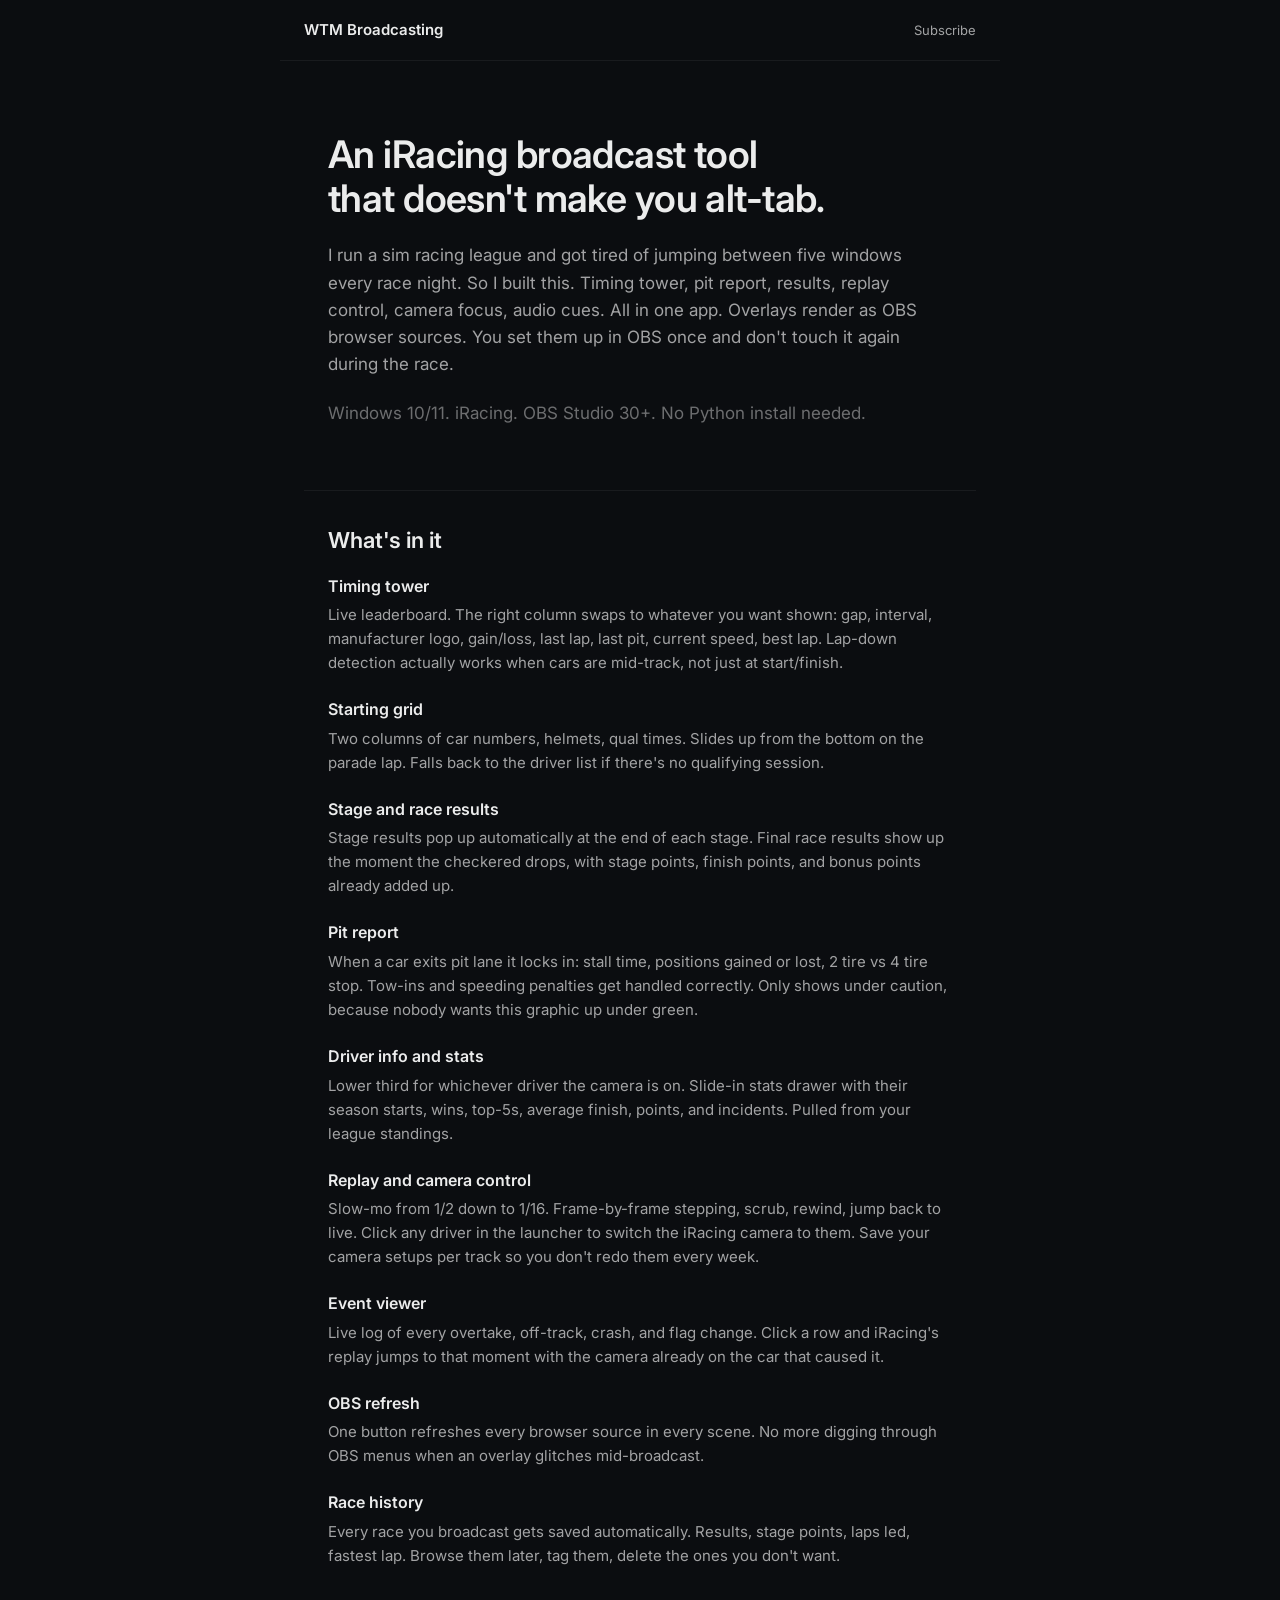
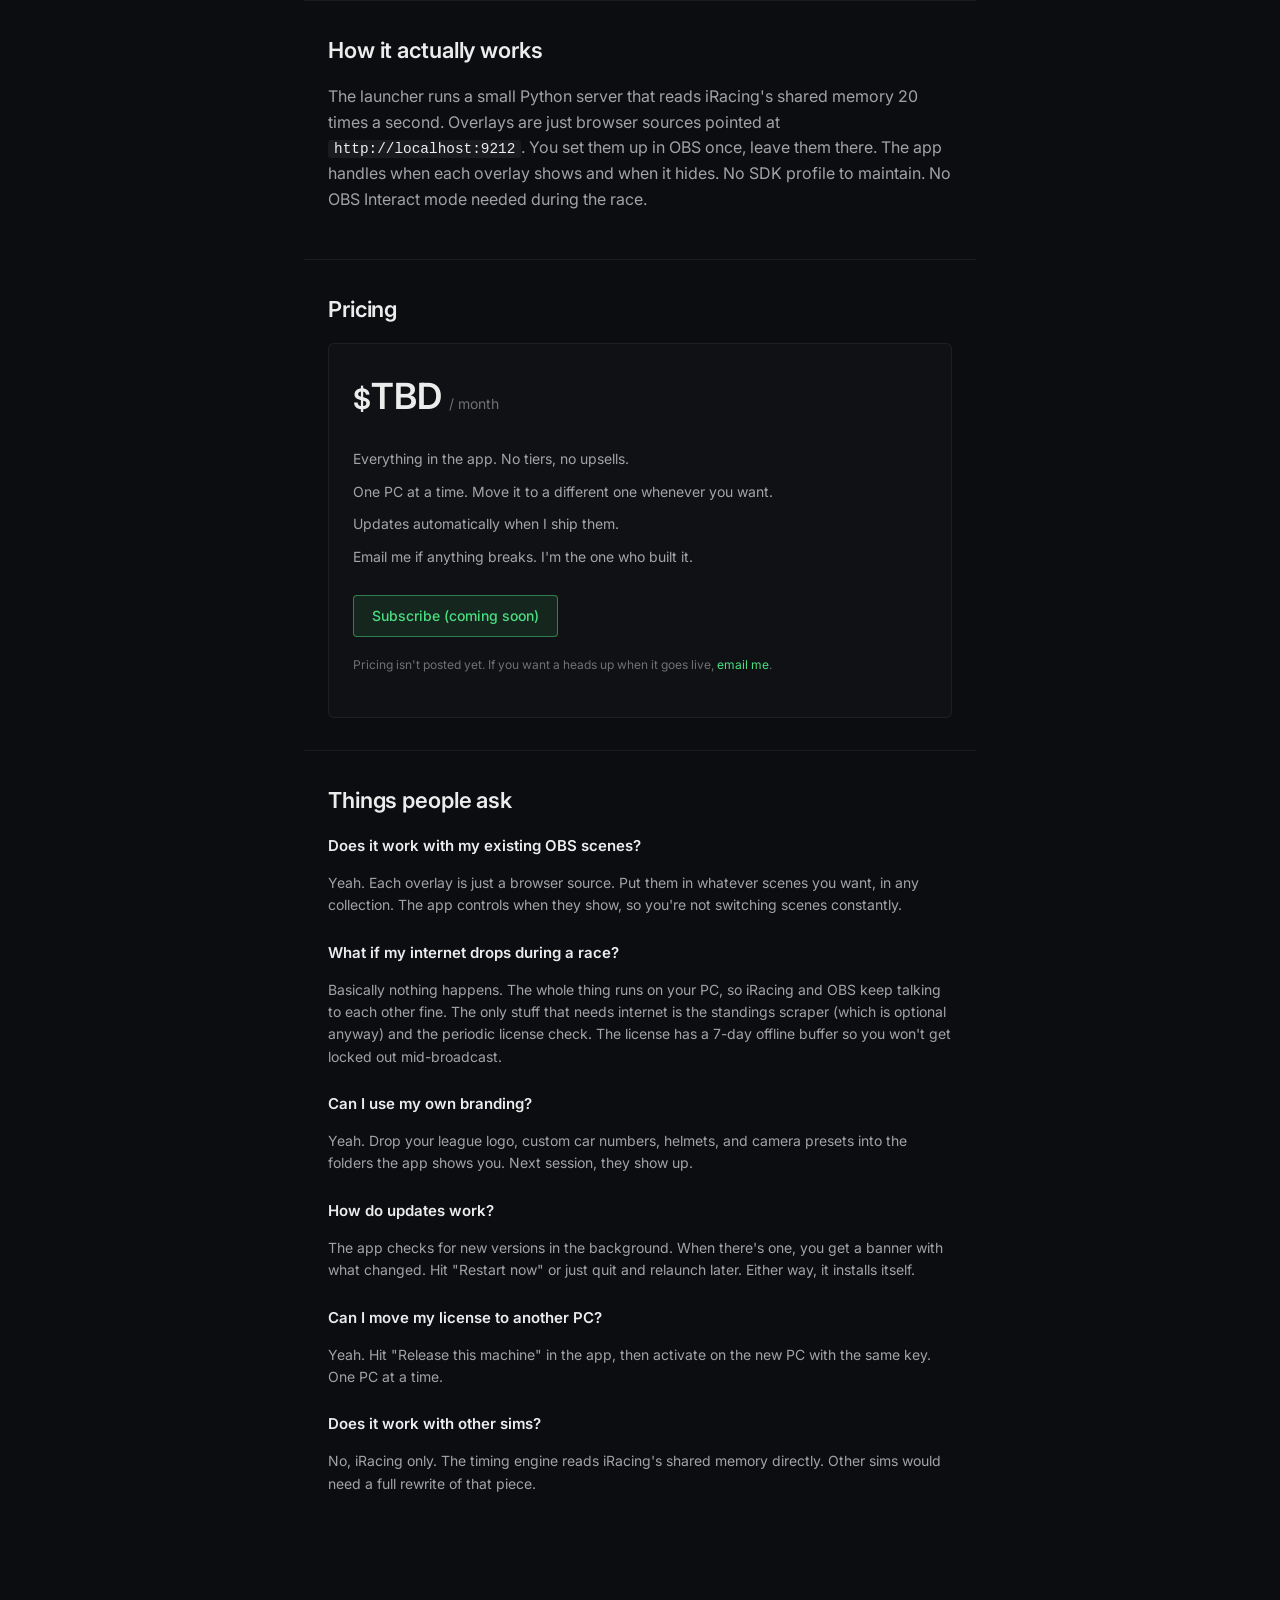
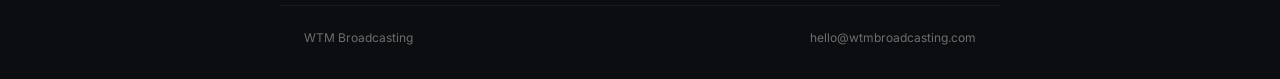
==== commit 5fcfd5c9: "Rewrite copy in casual voice, remove em dashes" ====
--- a/index.html
+++ b/index.html
@@ -3,12 +3,12 @@
 <head>
   <meta charset="UTF-8" />
   <meta name="viewport" content="width=device-width, initial-scale=1.0" />
-  <meta name="description" content="WTM Broadcasting — desktop app that runs an iRacing league broadcast: timing tower, pit reports, replay control, OBS-driven overlays." />
+  <meta name="description" content="WTM Broadcasting. Desktop app for running an iRacing league broadcast. Timing tower, pit reports, replay control, OBS overlays." />
   <title>WTM Broadcasting</title>
   <link rel="preconnect" href="https://fonts.googleapis.com" />
   <link rel="preconnect" href="https://fonts.gstatic.com" crossorigin />
   <link href="https://fonts.googleapis.com/css2?family=Inter:wght@400;500;600&display=swap" rel="stylesheet" />
-  <link rel="stylesheet" href="style.css?v=2" />
+  <link rel="stylesheet" href="style.css?v=3" />
 </head>
 <body>
 
@@ -21,13 +21,14 @@
     <section class="hero">
       <h1>An iRacing broadcast tool<br />that doesn't make you alt-tab.</h1>
       <p>
-        I run a sim racing league. This is the desktop app I built so race night
-        runs out of one window — timing tower, pit reports, stage and finish
-        results, replay control, camera focus, audio cues. Overlays render as
-        OBS browser sources. Setup is one click; control is one screen.
+        I run a sim racing league and got tired of jumping between five windows
+        every race night. So I built this. Timing tower, pit report, results,
+        replay control, camera focus, audio cues. All in one app. Overlays render
+        as OBS browser sources. You set them up in OBS once and don't touch it
+        again during the race.
       </p>
       <p class="hero-meta">
-        Windows 10/11 · iRacing · OBS Studio 30+ · brings its own bundled Python servers
+        Windows 10/11. iRacing. OBS Studio 30+. No Python install needed.
       </p>
     </section>
 
@@ -35,43 +36,42 @@
       <h2>What's in it</h2>
       <dl>
         <dt>Timing tower</dt>
-        <dd>Composite-timing leaderboard. Lap-down detection that works mid-track. Tower data column swaps between gap, interval, manufacturer, gain/loss, last lap, last pit, speed, best.</dd>
+        <dd>Live leaderboard. The right column swaps to whatever you want shown: gap, interval, manufacturer logo, gain/loss, last lap, last pit, current speed, best lap. Lap-down detection actually works when cars are mid-track, not just at start/finish.</dd>
 
         <dt>Starting grid</dt>
-        <dd>Two-column grid with custom car numbers, helmets, qualifying times. Falls back to driver list when there's no qual.</dd>
+        <dd>Two columns of car numbers, helmets, qual times. Slides up from the bottom on the parade lap. Falls back to the driver list if there's no qualifying session.</dd>
 
-        <dt>Stage &amp; race results</dt>
-        <dd>Auto-pops stage results at the stage boundary. Race results overlay with full stage + finish + bonus points breakdown the moment the checkered drops.</dd>
+        <dt>Stage and race results</dt>
+        <dd>Stage results pop up automatically at the end of each stage. Final race results show up the moment the checkered drops, with stage points, finish points, and bonus points already added up.</dd>
 
         <dt>Pit report</dt>
-        <dd>Latches when cars exit pit lane. Stall time, gain/loss in positions, tire stop detection (2T/4T heuristic), tow filtering, speeding-penalty handling. Only shows under caution.</dd>
+        <dd>When a car exits pit lane it locks in: stall time, positions gained or lost, 2 tire vs 4 tire stop. Tow-ins and speeding penalties get handled correctly. Only shows under caution, because nobody wants this graphic up under green.</dd>
 
-        <dt>Driver info &amp; stats</dt>
-        <dd>Focused-driver lower third. Season stats drawer (starts, wins, top-5, avg finish, points, incidents) sourced from your league standings.</dd>
+        <dt>Driver info and stats</dt>
+        <dd>Lower third for whichever driver the camera is on. Slide-in stats drawer with their season starts, wins, top-5s, average finish, points, and incidents. Pulled from your league standings.</dd>
 
-        <dt>Replay &amp; camera control</dt>
-        <dd>Transport controls (slow-mo 1/2 → 1/16, frame step, scrub, rewind, jump-to-live). One-click camera focus on any driver. Saved camera-group profiles per track.</dd>
+        <dt>Replay and camera control</dt>
+        <dd>Slow-mo from 1/2 down to 1/16. Frame-by-frame stepping, scrub, rewind, jump back to live. Click any driver in the launcher to switch the iRacing camera to them. Save your camera setups per track so you don't redo them every week.</dd>
 
         <dt>Event viewer</dt>
-        <dd>Running log of overtakes, off-tracks, crashes, flag changes. Click a row to jump iRacing's replay to that moment with the camera on the involved car.</dd>
+        <dd>Live log of every overtake, off-track, crash, and flag change. Click a row and iRacing's replay jumps to that moment with the camera already on the car that caused it.</dd>
 
         <dt>OBS refresh</dt>
-        <dd>One button refreshes every browser source in every scene via OBS WebSocket. No more digging in Tools menu during a stop set.</dd>
+        <dd>One button refreshes every browser source in every scene. No more digging through OBS menus when an overlay glitches mid-broadcast.</dd>
 
         <dt>Race history</dt>
-        <dd>Auto-saves each broadcast's results, stage points, laps led, fastest lap. Browse, tag, and delete past races without leaving the app.</dd>
+        <dd>Every race you broadcast gets saved automatically. Results, stage points, laps led, fastest lap. Browse them later, tag them, delete the ones you don't want.</dd>
       </dl>
     </section>
 
     <section class="architecture">
-      <h2>How it fits together</h2>
+      <h2>How it actually works</h2>
       <p>
-        The launcher boots a bundled Python server that reads iRacing's shared
-        memory at 20Hz and broadcasts the live state over WebSocket. Each overlay
-        is a regular browser source pointed at <code>http://localhost:9212</code>.
-        You add the sources to your OBS scene once and leave them there — the
-        launcher controls visibility via config writes. There's no SDK profile
-        to maintain, no OBS Interact mode required during the broadcast.
+        The launcher runs a small Python server that reads iRacing's shared memory
+        20 times a second. Overlays are just browser sources pointed at
+        <code>http://localhost:9212</code>. You set them up in OBS once, leave
+        them there. The app handles when each overlay shows and when it hides.
+        No SDK profile to maintain. No OBS Interact mode needed during the race.
       </p>
     </section>
 
@@ -80,39 +80,39 @@
       <div class="pricing-card">
         <p class="price">$<span class="price-amount">TBD</span> <span class="price-period">/ month</span></p>
         <ul>
-          <li>Everything in the app, no tiered features</li>
-          <li>Runs on one machine at a time, freely transferable between PCs</li>
-          <li>Auto-updates as features and fixes ship</li>
-          <li>Email support from the person who built it</li>
+          <li>Everything in the app. No tiers, no upsells.</li>
+          <li>One PC at a time. Move it to a different one whenever you want.</li>
+          <li>Updates automatically when I ship them.</li>
+          <li>Email me if anything breaks. I'm the one who built it.</li>
         </ul>
         <a href="#" class="cta-button">Subscribe (coming soon)</a>
         <p class="pricing-aside">
-          Pricing posts when subscriptions go live. To be first in line,
+          Pricing isn't posted yet. If you want a heads up when it goes live,
           <a href="mailto:hello@wtmbroadcasting.com">email me</a>.
         </p>
       </div>
     </section>
 
     <section class="faq">
-      <h2>Things people ask before they buy</h2>
+      <h2>Things people ask</h2>
 
       <h3>Does it work with my existing OBS scenes?</h3>
-      <p>Yes. You add each overlay as a regular browser source pointed at the launcher. You can put them in any scene collection, scene, or group. The launcher toggles visibility from the app side, so you're not constantly switching scenes.</p>
+      <p>Yeah. Each overlay is just a browser source. Put them in whatever scenes you want, in any collection. The app controls when they show, so you're not switching scenes constantly.</p>
 
-      <h3>What happens if my internet drops mid-race?</h3>
-      <p>Almost nothing. The launcher talks to iRacing on your PC and serves overlays to OBS on your PC. Internet is only needed for the optional standings scraper and the periodic license re-check (which has a 7-day offline grace period — you will not get locked out during a broadcast).</p>
+      <h3>What if my internet drops during a race?</h3>
+      <p>Basically nothing happens. The whole thing runs on your PC, so iRacing and OBS keep talking to each other fine. The only stuff that needs internet is the standings scraper (which is optional anyway) and the periodic license check. The license has a 7-day offline buffer so you won't get locked out mid-broadcast.</p>
 
-      <h3>Can I use my own league branding?</h3>
-      <p>Yes. Logos, custom car number images, helmet liveries, and per-track camera presets all live in folders you control. Drop in your files; the overlays pick them up next session.</p>
+      <h3>Can I use my own branding?</h3>
+      <p>Yeah. Drop your league logo, custom car numbers, helmets, and camera presets into the folders the app shows you. Next session, they show up.</p>
 
       <h3>How do updates work?</h3>
-      <p>The launcher checks for updates in the background and shows a banner with release notes when a new version is ready. Click "Restart now" or just relaunch later — it installs in place.</p>
+      <p>The app checks for new versions in the background. When there's one, you get a banner with what changed. Hit "Restart now" or just quit and relaunch later. Either way, it installs itself.</p>
 
       <h3>Can I move my license to another PC?</h3>
-      <p>Yes. In the app, click "Release this machine," then activate on the new PC with the same key.</p>
+      <p>Yeah. Hit "Release this machine" in the app, then activate on the new PC with the same key. One PC at a time.</p>
 
-      <h3>Does it work with other sims (rFactor 2, ACC, AMS2)?</h3>
-      <p>No. iRacing only. The timing engine is built against iRacing's shared memory format.</p>
+      <h3>Does it work with other sims?</h3>
+      <p>No, iRacing only. The timing engine reads iRacing's shared memory directly. Other sims would need a full rewrite of that piece.</p>
     </section>
   </main>
 
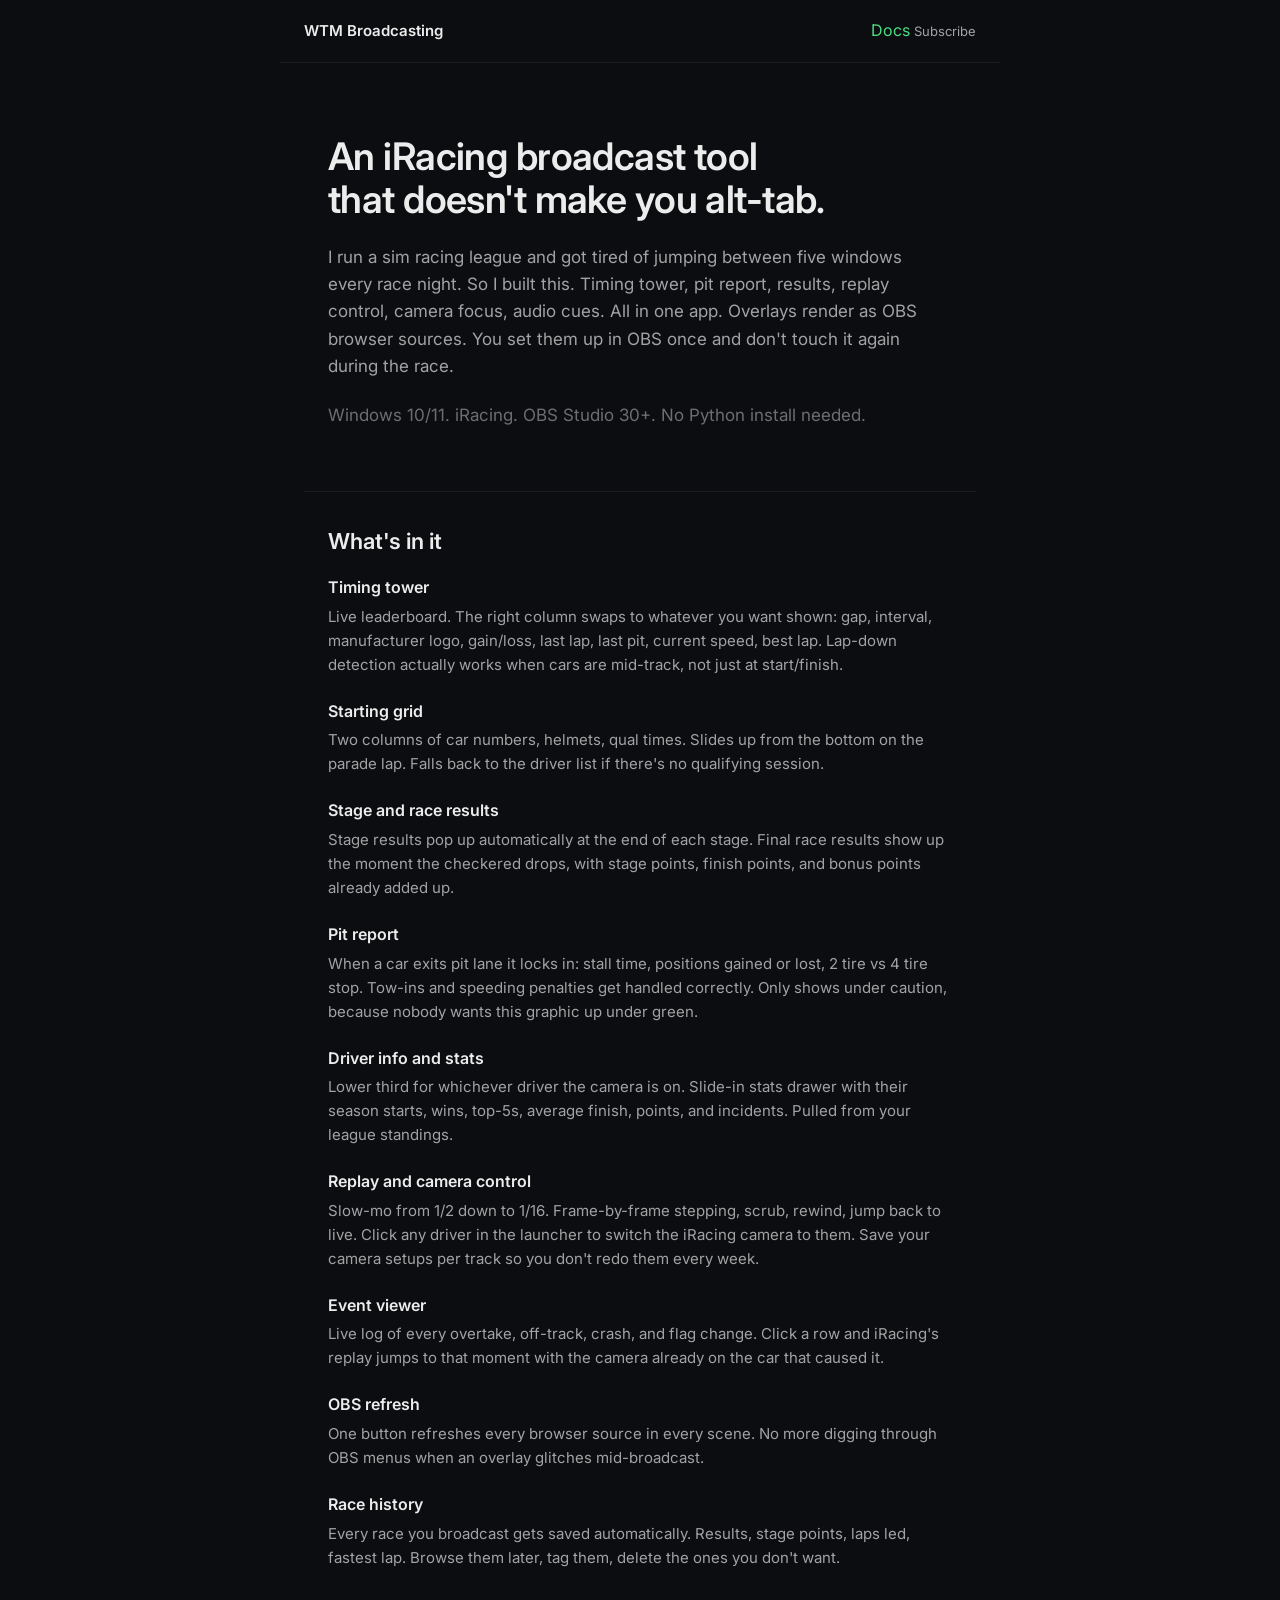
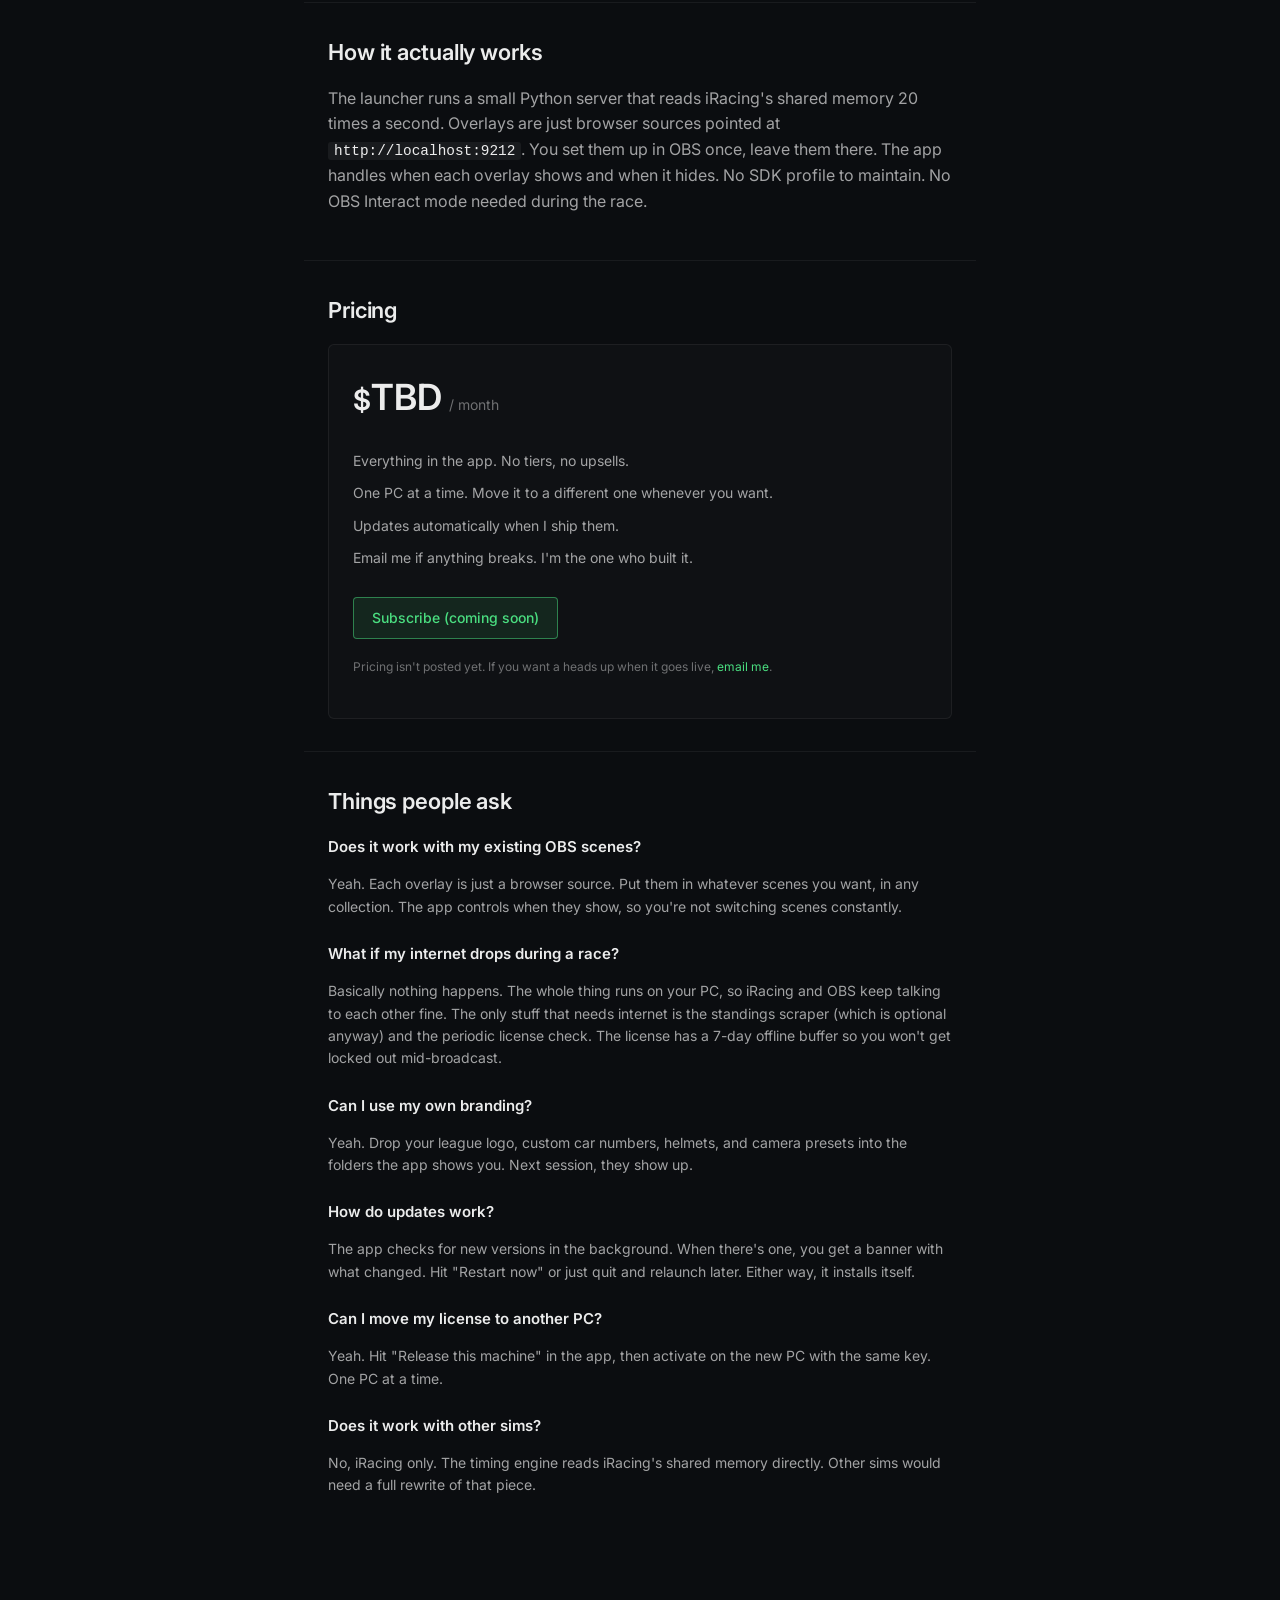
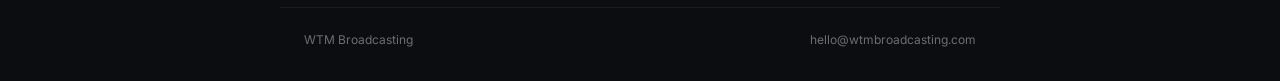
==== commit 1cd49c85: "Add Docs link to nav" ====
--- a/index.html
+++ b/index.html
@@ -8,13 +8,16 @@
   <link rel="preconnect" href="https://fonts.googleapis.com" />
   <link rel="preconnect" href="https://fonts.gstatic.com" crossorigin />
   <link href="https://fonts.googleapis.com/css2?family=Inter:wght@400;500;600&display=swap" rel="stylesheet" />
-  <link rel="stylesheet" href="style.css?v=3" />
+  <link rel="stylesheet" href="style.css?v=4" />
 </head>
 <body>
 
   <header class="topbar">
     <a href="#" class="brand">WTM Broadcasting</a>
-    <a class="topbar-cta" href="#pricing">Subscribe</a>
+    <nav class="topbar-nav">
+      <a href="docs.html">Docs</a>
+      <a class="topbar-cta" href="#pricing">Subscribe</a>
+    </nav>
   </header>
 
   <main>
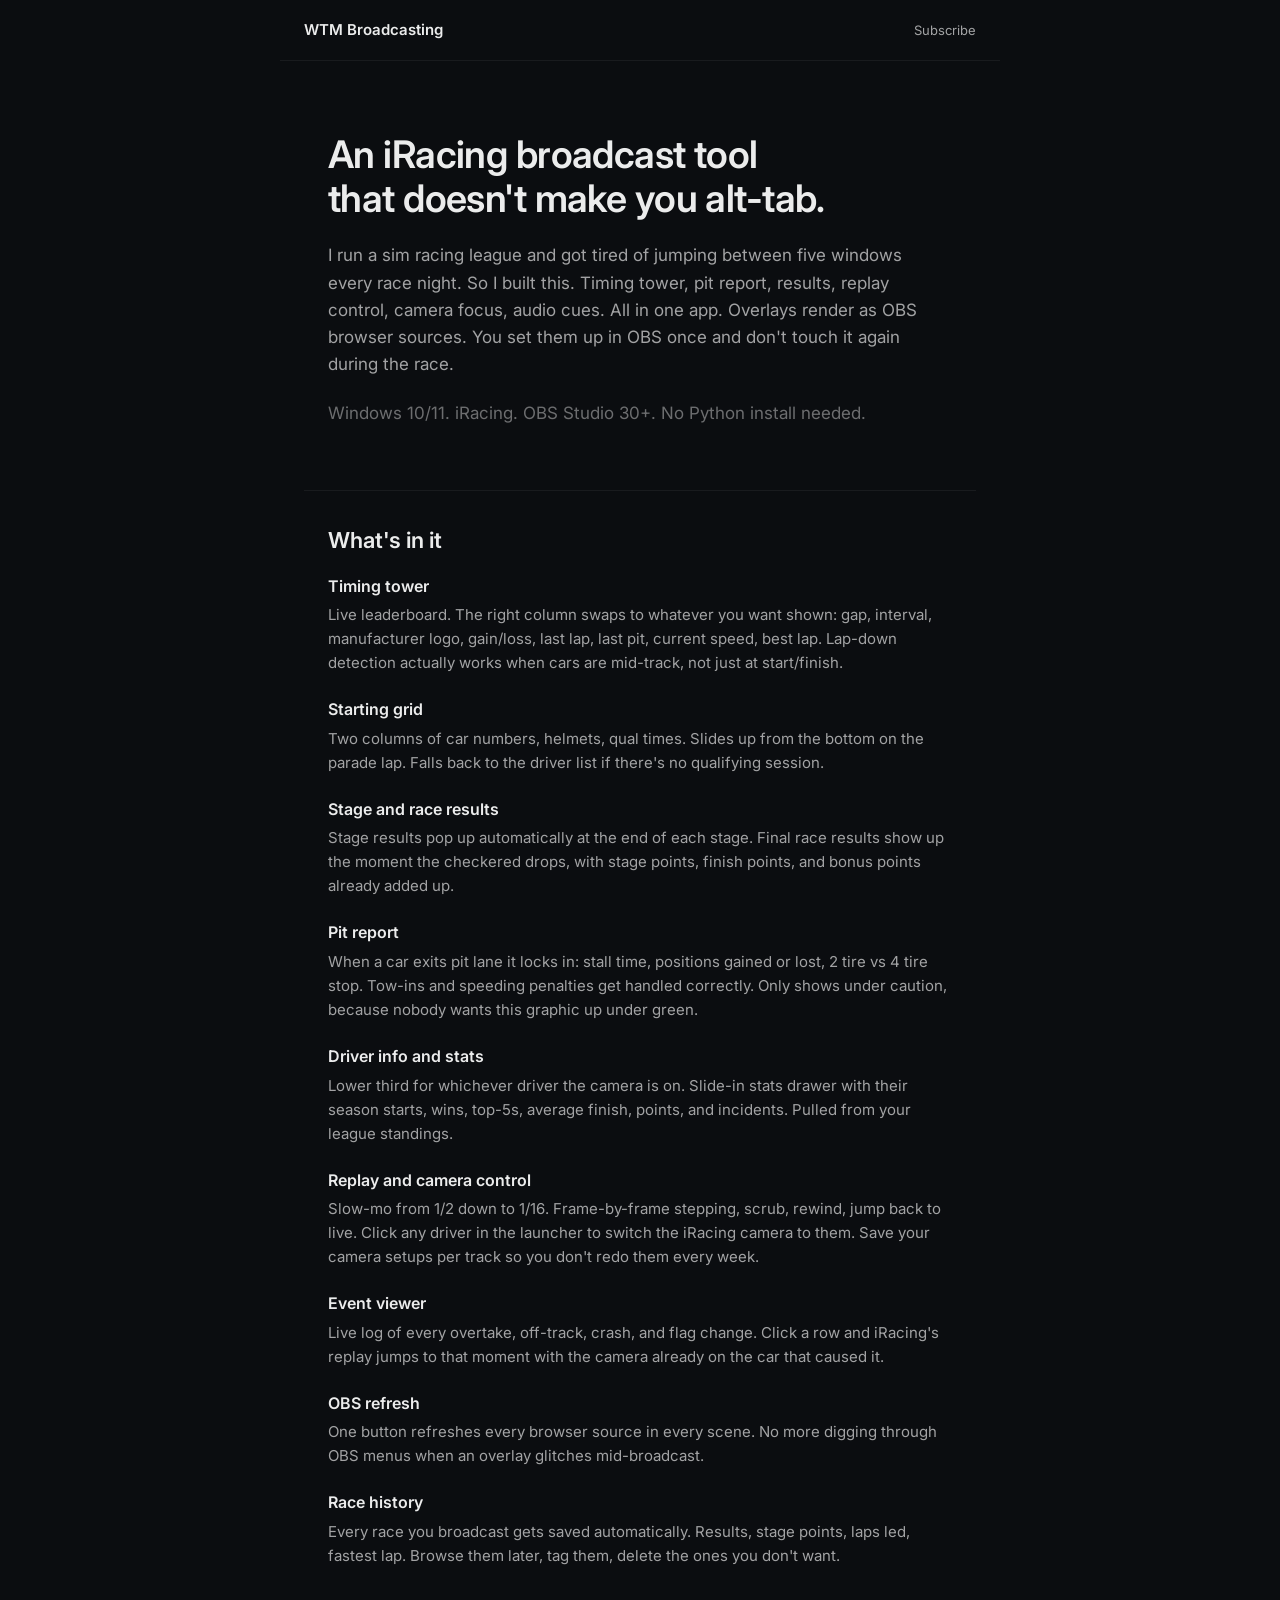
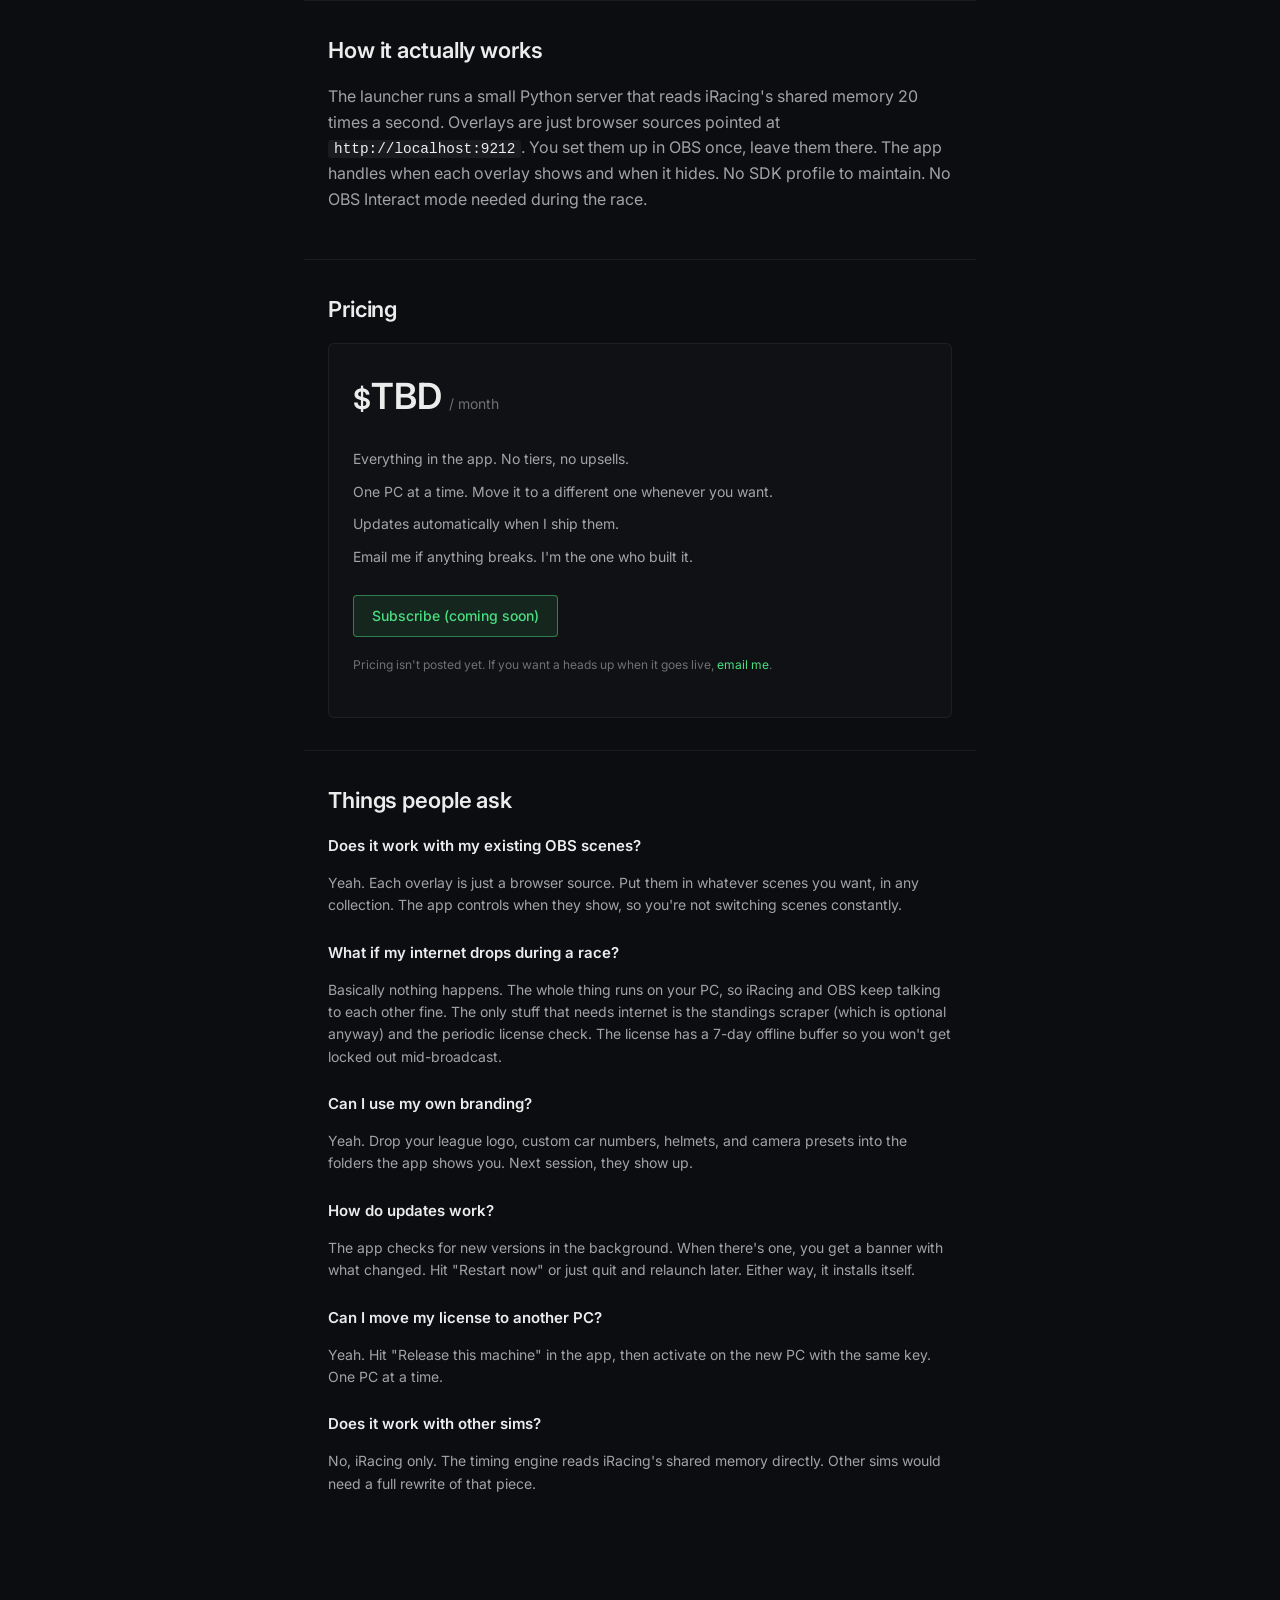
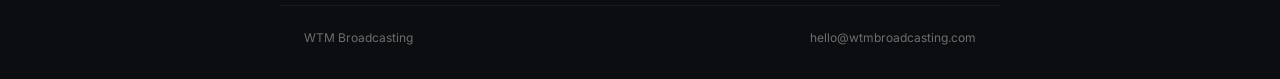
==== commit 65061b14: "Revert: drop Docs link from nav" ====
--- a/index.html
+++ b/index.html
@@ -1,128 +1,125 @@
-<!DOCTYPE html>
-<html lang="en">
-<head>
-  <meta charset="UTF-8" />
-  <meta name="viewport" content="width=device-width, initial-scale=1.0" />
-  <meta name="description" content="WTM Broadcasting. Desktop app for running an iRacing league broadcast. Timing tower, pit reports, replay control, OBS overlays." />
-  <title>WTM Broadcasting</title>
-  <link rel="preconnect" href="https://fonts.googleapis.com" />
-  <link rel="preconnect" href="https://fonts.gstatic.com" crossorigin />
-  <link href="https://fonts.googleapis.com/css2?family=Inter:wght@400;500;600&display=swap" rel="stylesheet" />
-  <link rel="stylesheet" href="style.css?v=4" />
-</head>
-<body>
-
-  <header class="topbar">
-    <a href="#" class="brand">WTM Broadcasting</a>
-    <nav class="topbar-nav">
-      <a href="docs.html">Docs</a>
-      <a class="topbar-cta" href="#pricing">Subscribe</a>
-    </nav>
-  </header>
-
-  <main>
-    <section class="hero">
-      <h1>An iRacing broadcast tool<br />that doesn't make you alt-tab.</h1>
-      <p>
-        I run a sim racing league and got tired of jumping between five windows
-        every race night. So I built this. Timing tower, pit report, results,
-        replay control, camera focus, audio cues. All in one app. Overlays render
-        as OBS browser sources. You set them up in OBS once and don't touch it
-        again during the race.
-      </p>
-      <p class="hero-meta">
-        Windows 10/11. iRacing. OBS Studio 30+. No Python install needed.
-      </p>
-    </section>
-
-    <section class="features">
-      <h2>What's in it</h2>
-      <dl>
-        <dt>Timing tower</dt>
-        <dd>Live leaderboard. The right column swaps to whatever you want shown: gap, interval, manufacturer logo, gain/loss, last lap, last pit, current speed, best lap. Lap-down detection actually works when cars are mid-track, not just at start/finish.</dd>
-
-        <dt>Starting grid</dt>
-        <dd>Two columns of car numbers, helmets, qual times. Slides up from the bottom on the parade lap. Falls back to the driver list if there's no qualifying session.</dd>
-
-        <dt>Stage and race results</dt>
-        <dd>Stage results pop up automatically at the end of each stage. Final race results show up the moment the checkered drops, with stage points, finish points, and bonus points already added up.</dd>
-
-        <dt>Pit report</dt>
-        <dd>When a car exits pit lane it locks in: stall time, positions gained or lost, 2 tire vs 4 tire stop. Tow-ins and speeding penalties get handled correctly. Only shows under caution, because nobody wants this graphic up under green.</dd>
-
-        <dt>Driver info and stats</dt>
-        <dd>Lower third for whichever driver the camera is on. Slide-in stats drawer with their season starts, wins, top-5s, average finish, points, and incidents. Pulled from your league standings.</dd>
-
-        <dt>Replay and camera control</dt>
-        <dd>Slow-mo from 1/2 down to 1/16. Frame-by-frame stepping, scrub, rewind, jump back to live. Click any driver in the launcher to switch the iRacing camera to them. Save your camera setups per track so you don't redo them every week.</dd>
-
-        <dt>Event viewer</dt>
-        <dd>Live log of every overtake, off-track, crash, and flag change. Click a row and iRacing's replay jumps to that moment with the camera already on the car that caused it.</dd>
-
-        <dt>OBS refresh</dt>
-        <dd>One button refreshes every browser source in every scene. No more digging through OBS menus when an overlay glitches mid-broadcast.</dd>
-
-        <dt>Race history</dt>
-        <dd>Every race you broadcast gets saved automatically. Results, stage points, laps led, fastest lap. Browse them later, tag them, delete the ones you don't want.</dd>
-      </dl>
-    </section>
-
-    <section class="architecture">
-      <h2>How it actually works</h2>
-      <p>
-        The launcher runs a small Python server that reads iRacing's shared memory
-        20 times a second. Overlays are just browser sources pointed at
-        <code>http://localhost:9212</code>. You set them up in OBS once, leave
-        them there. The app handles when each overlay shows and when it hides.
-        No SDK profile to maintain. No OBS Interact mode needed during the race.
-      </p>
-    </section>
-
-    <section id="pricing" class="pricing">
-      <h2>Pricing</h2>
-      <div class="pricing-card">
-        <p class="price">$<span class="price-amount">TBD</span> <span class="price-period">/ month</span></p>
-        <ul>
-          <li>Everything in the app. No tiers, no upsells.</li>
-          <li>One PC at a time. Move it to a different one whenever you want.</li>
-          <li>Updates automatically when I ship them.</li>
-          <li>Email me if anything breaks. I'm the one who built it.</li>
-        </ul>
-        <a href="#" class="cta-button">Subscribe (coming soon)</a>
-        <p class="pricing-aside">
-          Pricing isn't posted yet. If you want a heads up when it goes live,
-          <a href="mailto:hello@wtmbroadcasting.com">email me</a>.
-        </p>
-      </div>
-    </section>
-
-    <section class="faq">
-      <h2>Things people ask</h2>
-
-      <h3>Does it work with my existing OBS scenes?</h3>
-      <p>Yeah. Each overlay is just a browser source. Put them in whatever scenes you want, in any collection. The app controls when they show, so you're not switching scenes constantly.</p>
-
-      <h3>What if my internet drops during a race?</h3>
-      <p>Basically nothing happens. The whole thing runs on your PC, so iRacing and OBS keep talking to each other fine. The only stuff that needs internet is the standings scraper (which is optional anyway) and the periodic license check. The license has a 7-day offline buffer so you won't get locked out mid-broadcast.</p>
-
-      <h3>Can I use my own branding?</h3>
-      <p>Yeah. Drop your league logo, custom car numbers, helmets, and camera presets into the folders the app shows you. Next session, they show up.</p>
-
-      <h3>How do updates work?</h3>
-      <p>The app checks for new versions in the background. When there's one, you get a banner with what changed. Hit "Restart now" or just quit and relaunch later. Either way, it installs itself.</p>
-
-      <h3>Can I move my license to another PC?</h3>
-      <p>Yeah. Hit "Release this machine" in the app, then activate on the new PC with the same key. One PC at a time.</p>
-
-      <h3>Does it work with other sims?</h3>
-      <p>No, iRacing only. The timing engine reads iRacing's shared memory directly. Other sims would need a full rewrite of that piece.</p>
-    </section>
-  </main>
-
-  <footer>
-    <span>WTM Broadcasting</span>
-    <span><a href="mailto:hello@wtmbroadcasting.com">hello@wtmbroadcasting.com</a></span>
-  </footer>
-
-</body>
-</html>
+<!DOCTYPE html>
+<html lang="en">
+<head>
+  <meta charset="UTF-8" />
+  <meta name="viewport" content="width=device-width, initial-scale=1.0" />
+  <meta name="description" content="WTM Broadcasting. Desktop app for running an iRacing league broadcast. Timing tower, pit reports, replay control, OBS overlays." />
+  <title>WTM Broadcasting</title>
+  <link rel="preconnect" href="https://fonts.googleapis.com" />
+  <link rel="preconnect" href="https://fonts.gstatic.com" crossorigin />
+  <link href="https://fonts.googleapis.com/css2?family=Inter:wght@400;500;600&display=swap" rel="stylesheet" />
+  <link rel="stylesheet" href="style.css?v=3" />
+</head>
+<body>
+
+  <header class="topbar">
+    <a href="#" class="brand">WTM Broadcasting</a>
+    <a class="topbar-cta" href="#pricing">Subscribe</a>
+  </header>
+
+  <main>
+    <section class="hero">
+      <h1>An iRacing broadcast tool<br />that doesn't make you alt-tab.</h1>
+      <p>
+        I run a sim racing league and got tired of jumping between five windows
+        every race night. So I built this. Timing tower, pit report, results,
+        replay control, camera focus, audio cues. All in one app. Overlays render
+        as OBS browser sources. You set them up in OBS once and don't touch it
+        again during the race.
+      </p>
+      <p class="hero-meta">
+        Windows 10/11. iRacing. OBS Studio 30+. No Python install needed.
+      </p>
+    </section>
+
+    <section class="features">
+      <h2>What's in it</h2>
+      <dl>
+        <dt>Timing tower</dt>
+        <dd>Live leaderboard. The right column swaps to whatever you want shown: gap, interval, manufacturer logo, gain/loss, last lap, last pit, current speed, best lap. Lap-down detection actually works when cars are mid-track, not just at start/finish.</dd>
+
+        <dt>Starting grid</dt>
+        <dd>Two columns of car numbers, helmets, qual times. Slides up from the bottom on the parade lap. Falls back to the driver list if there's no qualifying session.</dd>
+
+        <dt>Stage and race results</dt>
+        <dd>Stage results pop up automatically at the end of each stage. Final race results show up the moment the checkered drops, with stage points, finish points, and bonus points already added up.</dd>
+
+        <dt>Pit report</dt>
+        <dd>When a car exits pit lane it locks in: stall time, positions gained or lost, 2 tire vs 4 tire stop. Tow-ins and speeding penalties get handled correctly. Only shows under caution, because nobody wants this graphic up under green.</dd>
+
+        <dt>Driver info and stats</dt>
+        <dd>Lower third for whichever driver the camera is on. Slide-in stats drawer with their season starts, wins, top-5s, average finish, points, and incidents. Pulled from your league standings.</dd>
+
+        <dt>Replay and camera control</dt>
+        <dd>Slow-mo from 1/2 down to 1/16. Frame-by-frame stepping, scrub, rewind, jump back to live. Click any driver in the launcher to switch the iRacing camera to them. Save your camera setups per track so you don't redo them every week.</dd>
+
+        <dt>Event viewer</dt>
+        <dd>Live log of every overtake, off-track, crash, and flag change. Click a row and iRacing's replay jumps to that moment with the camera already on the car that caused it.</dd>
+
+        <dt>OBS refresh</dt>
+        <dd>One button refreshes every browser source in every scene. No more digging through OBS menus when an overlay glitches mid-broadcast.</dd>
+
+        <dt>Race history</dt>
+        <dd>Every race you broadcast gets saved automatically. Results, stage points, laps led, fastest lap. Browse them later, tag them, delete the ones you don't want.</dd>
+      </dl>
+    </section>
+
+    <section class="architecture">
+      <h2>How it actually works</h2>
+      <p>
+        The launcher runs a small Python server that reads iRacing's shared memory
+        20 times a second. Overlays are just browser sources pointed at
+        <code>http://localhost:9212</code>. You set them up in OBS once, leave
+        them there. The app handles when each overlay shows and when it hides.
+        No SDK profile to maintain. No OBS Interact mode needed during the race.
+      </p>
+    </section>
+
+    <section id="pricing" class="pricing">
+      <h2>Pricing</h2>
+      <div class="pricing-card">
+        <p class="price">$<span class="price-amount">TBD</span> <span class="price-period">/ month</span></p>
+        <ul>
+          <li>Everything in the app. No tiers, no upsells.</li>
+          <li>One PC at a time. Move it to a different one whenever you want.</li>
+          <li>Updates automatically when I ship them.</li>
+          <li>Email me if anything breaks. I'm the one who built it.</li>
+        </ul>
+        <a href="#" class="cta-button">Subscribe (coming soon)</a>
+        <p class="pricing-aside">
+          Pricing isn't posted yet. If you want a heads up when it goes live,
+          <a href="mailto:hello@wtmbroadcasting.com">email me</a>.
+        </p>
+      </div>
+    </section>
+
+    <section class="faq">
+      <h2>Things people ask</h2>
+
+      <h3>Does it work with my existing OBS scenes?</h3>
+      <p>Yeah. Each overlay is just a browser source. Put them in whatever scenes you want, in any collection. The app controls when they show, so you're not switching scenes constantly.</p>
+
+      <h3>What if my internet drops during a race?</h3>
+      <p>Basically nothing happens. The whole thing runs on your PC, so iRacing and OBS keep talking to each other fine. The only stuff that needs internet is the standings scraper (which is optional anyway) and the periodic license check. The license has a 7-day offline buffer so you won't get locked out mid-broadcast.</p>
+
+      <h3>Can I use my own branding?</h3>
+      <p>Yeah. Drop your league logo, custom car numbers, helmets, and camera presets into the folders the app shows you. Next session, they show up.</p>
+
+      <h3>How do updates work?</h3>
+      <p>The app checks for new versions in the background. When there's one, you get a banner with what changed. Hit "Restart now" or just quit and relaunch later. Either way, it installs itself.</p>
+
+      <h3>Can I move my license to another PC?</h3>
+      <p>Yeah. Hit "Release this machine" in the app, then activate on the new PC with the same key. One PC at a time.</p>
+
+      <h3>Does it work with other sims?</h3>
+      <p>No, iRacing only. The timing engine reads iRacing's shared memory directly. Other sims would need a full rewrite of that piece.</p>
+    </section>
+  </main>
+
+  <footer>
+    <span>WTM Broadcasting</span>
+    <span><a href="mailto:hello@wtmbroadcasting.com">hello@wtmbroadcasting.com</a></span>
+  </footer>
+
+</body>
+</html>
--- a/style.css
+++ b/style.css
@@ -91,6 +91,15 @@
   text-decoration: none;
 }
 .brand:hover { text-decoration: none; color: var(--text); }
+.topbar-nav {
+  display: flex; align-items: center; gap: 22px;
+}
+.topbar-nav a {
+  color: var(--text-dim);
+  font-size: 13px;
+  text-decoration: none;
+}
+.topbar-nav a:hover { color: var(--accent); text-decoration: none; }
 .topbar-cta {
   color: var(--text-dim);
   font-size: 13px;
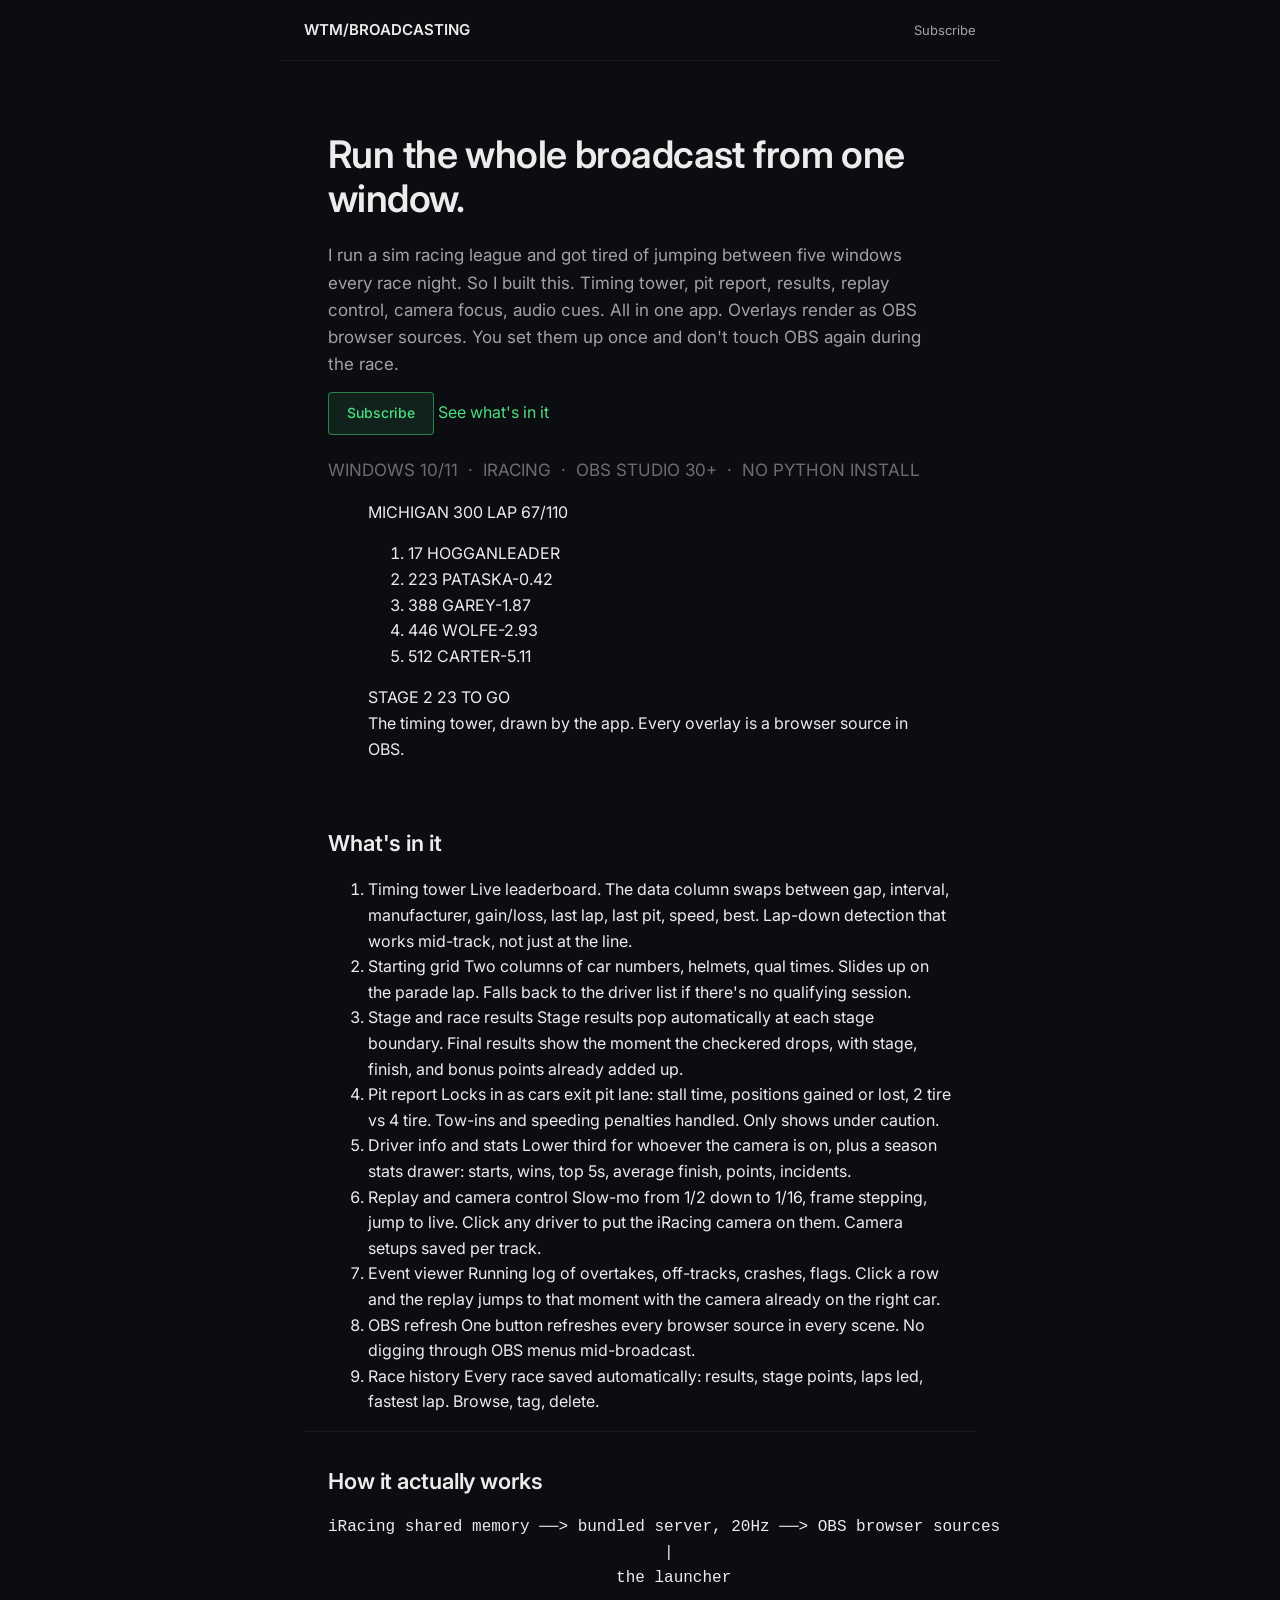
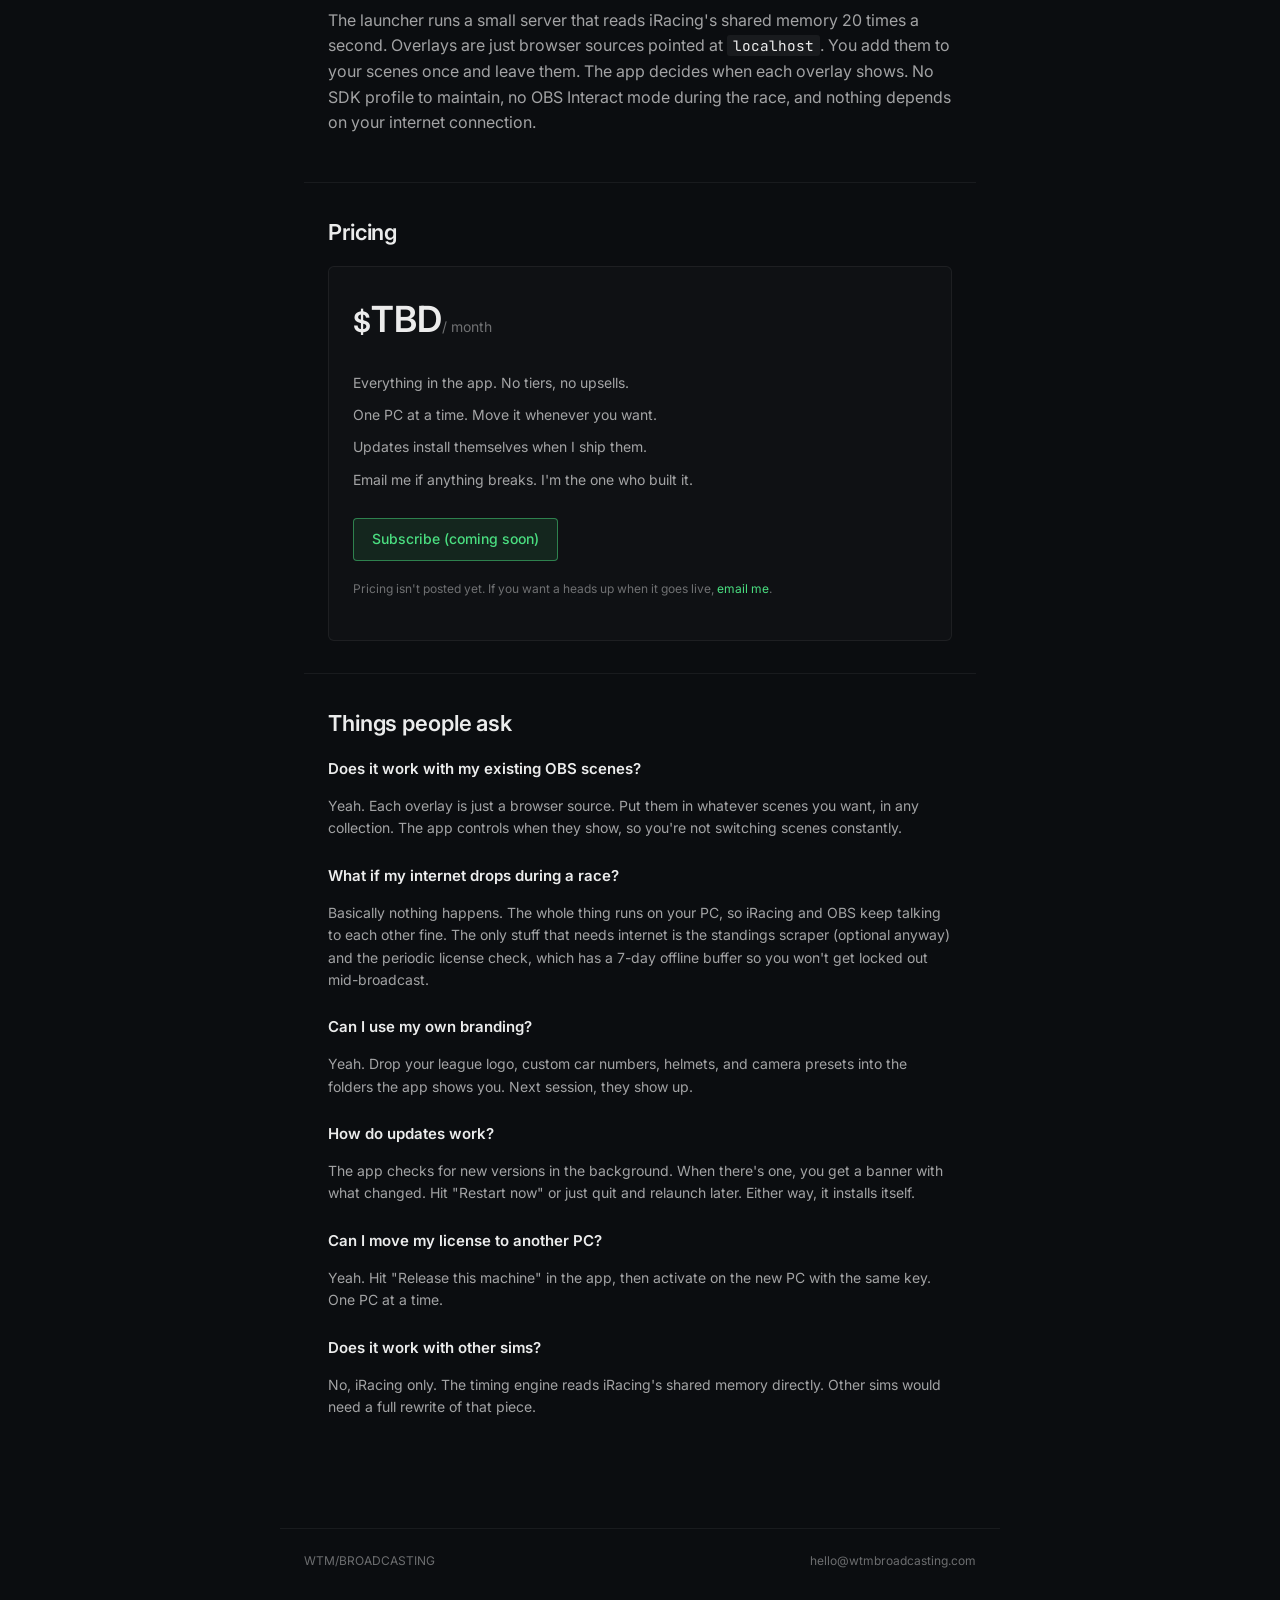
==== commit c50dd704: "Redesign: broadcast-graphic design language (tower hero, rundown sheet)" ====
--- a/index.html
+++ b/index.html
@@ -1,125 +1,181 @@
-<!DOCTYPE html>
-<html lang="en">
-<head>
-  <meta charset="UTF-8" />
-  <meta name="viewport" content="width=device-width, initial-scale=1.0" />
-  <meta name="description" content="WTM Broadcasting. Desktop app for running an iRacing league broadcast. Timing tower, pit reports, replay control, OBS overlays." />
-  <title>WTM Broadcasting</title>
-  <link rel="preconnect" href="https://fonts.googleapis.com" />
-  <link rel="preconnect" href="https://fonts.gstatic.com" crossorigin />
-  <link href="https://fonts.googleapis.com/css2?family=Inter:wght@400;500;600&display=swap" rel="stylesheet" />
-  <link rel="stylesheet" href="style.css?v=3" />
-</head>
-<body>
-
-  <header class="topbar">
-    <a href="#" class="brand">WTM Broadcasting</a>
-    <a class="topbar-cta" href="#pricing">Subscribe</a>
-  </header>
-
-  <main>
-    <section class="hero">
-      <h1>An iRacing broadcast tool<br />that doesn't make you alt-tab.</h1>
-      <p>
-        I run a sim racing league and got tired of jumping between five windows
-        every race night. So I built this. Timing tower, pit report, results,
-        replay control, camera focus, audio cues. All in one app. Overlays render
-        as OBS browser sources. You set them up in OBS once and don't touch it
-        again during the race.
-      </p>
-      <p class="hero-meta">
-        Windows 10/11. iRacing. OBS Studio 30+. No Python install needed.
-      </p>
-    </section>
-
-    <section class="features">
-      <h2>What's in it</h2>
-      <dl>
-        <dt>Timing tower</dt>
-        <dd>Live leaderboard. The right column swaps to whatever you want shown: gap, interval, manufacturer logo, gain/loss, last lap, last pit, current speed, best lap. Lap-down detection actually works when cars are mid-track, not just at start/finish.</dd>
-
-        <dt>Starting grid</dt>
-        <dd>Two columns of car numbers, helmets, qual times. Slides up from the bottom on the parade lap. Falls back to the driver list if there's no qualifying session.</dd>
-
-        <dt>Stage and race results</dt>
-        <dd>Stage results pop up automatically at the end of each stage. Final race results show up the moment the checkered drops, with stage points, finish points, and bonus points already added up.</dd>
-
-        <dt>Pit report</dt>
-        <dd>When a car exits pit lane it locks in: stall time, positions gained or lost, 2 tire vs 4 tire stop. Tow-ins and speeding penalties get handled correctly. Only shows under caution, because nobody wants this graphic up under green.</dd>
-
-        <dt>Driver info and stats</dt>
-        <dd>Lower third for whichever driver the camera is on. Slide-in stats drawer with their season starts, wins, top-5s, average finish, points, and incidents. Pulled from your league standings.</dd>
-
-        <dt>Replay and camera control</dt>
-        <dd>Slow-mo from 1/2 down to 1/16. Frame-by-frame stepping, scrub, rewind, jump back to live. Click any driver in the launcher to switch the iRacing camera to them. Save your camera setups per track so you don't redo them every week.</dd>
-
-        <dt>Event viewer</dt>
-        <dd>Live log of every overtake, off-track, crash, and flag change. Click a row and iRacing's replay jumps to that moment with the camera already on the car that caused it.</dd>
-
-        <dt>OBS refresh</dt>
-        <dd>One button refreshes every browser source in every scene. No more digging through OBS menus when an overlay glitches mid-broadcast.</dd>
-
-        <dt>Race history</dt>
-        <dd>Every race you broadcast gets saved automatically. Results, stage points, laps led, fastest lap. Browse them later, tag them, delete the ones you don't want.</dd>
-      </dl>
-    </section>
-
-    <section class="architecture">
-      <h2>How it actually works</h2>
-      <p>
-        The launcher runs a small Python server that reads iRacing's shared memory
-        20 times a second. Overlays are just browser sources pointed at
-        <code>http://localhost:9212</code>. You set them up in OBS once, leave
-        them there. The app handles when each overlay shows and when it hides.
-        No SDK profile to maintain. No OBS Interact mode needed during the race.
-      </p>
-    </section>
-
-    <section id="pricing" class="pricing">
-      <h2>Pricing</h2>
-      <div class="pricing-card">
-        <p class="price">$<span class="price-amount">TBD</span> <span class="price-period">/ month</span></p>
-        <ul>
-          <li>Everything in the app. No tiers, no upsells.</li>
-          <li>One PC at a time. Move it to a different one whenever you want.</li>
-          <li>Updates automatically when I ship them.</li>
-          <li>Email me if anything breaks. I'm the one who built it.</li>
-        </ul>
-        <a href="#" class="cta-button">Subscribe (coming soon)</a>
-        <p class="pricing-aside">
-          Pricing isn't posted yet. If you want a heads up when it goes live,
-          <a href="mailto:hello@wtmbroadcasting.com">email me</a>.
-        </p>
-      </div>
-    </section>
-
-    <section class="faq">
-      <h2>Things people ask</h2>
-
-      <h3>Does it work with my existing OBS scenes?</h3>
-      <p>Yeah. Each overlay is just a browser source. Put them in whatever scenes you want, in any collection. The app controls when they show, so you're not switching scenes constantly.</p>
-
-      <h3>What if my internet drops during a race?</h3>
-      <p>Basically nothing happens. The whole thing runs on your PC, so iRacing and OBS keep talking to each other fine. The only stuff that needs internet is the standings scraper (which is optional anyway) and the periodic license check. The license has a 7-day offline buffer so you won't get locked out mid-broadcast.</p>
-
-      <h3>Can I use my own branding?</h3>
-      <p>Yeah. Drop your league logo, custom car numbers, helmets, and camera presets into the folders the app shows you. Next session, they show up.</p>
-
-      <h3>How do updates work?</h3>
-      <p>The app checks for new versions in the background. When there's one, you get a banner with what changed. Hit "Restart now" or just quit and relaunch later. Either way, it installs itself.</p>
-
-      <h3>Can I move my license to another PC?</h3>
-      <p>Yeah. Hit "Release this machine" in the app, then activate on the new PC with the same key. One PC at a time.</p>
-
-      <h3>Does it work with other sims?</h3>
-      <p>No, iRacing only. The timing engine reads iRacing's shared memory directly. Other sims would need a full rewrite of that piece.</p>
-    </section>
-  </main>
-
-  <footer>
-    <span>WTM Broadcasting</span>
-    <span><a href="mailto:hello@wtmbroadcasting.com">hello@wtmbroadcasting.com</a></span>
-  </footer>
-
-</body>
-</html>
+<!DOCTYPE html>
+<html lang="en">
+<head>
+  <meta charset="UTF-8" />
+  <meta name="viewport" content="width=device-width, initial-scale=1.0" />
+  <meta name="description" content="WTM Broadcasting. Desktop app for running an iRacing league broadcast. Timing tower, pit reports, replay control, OBS overlays." />
+  <title>WTM Broadcasting</title>
+  <link rel="preconnect" href="https://fonts.googleapis.com" />
+  <link rel="preconnect" href="https://fonts.gstatic.com" crossorigin />
+  <link href="https://fonts.googleapis.com/css2?family=Bebas+Neue&family=Inter:wght@400;500;600&family=JetBrains+Mono:wght@400;500&display=swap" rel="stylesheet" />
+  <link rel="stylesheet" href="style.css?v=5" />
+</head>
+<body>
+
+  <header class="topbar">
+    <a href="#" class="brand">WTM<span class="brand-sep">/</span>BROADCASTING</a>
+    <a class="topbar-cta" href="#pricing">Subscribe</a>
+  </header>
+
+  <main>
+    <section class="hero">
+      <div class="hero-copy">
+        <h1>Run the whole broadcast from one window.</h1>
+        <p>
+          I run a sim racing league and got tired of jumping between five windows
+          every race night. So I built this. Timing tower, pit report, results,
+          replay control, camera focus, audio cues. All in one app. Overlays render
+          as OBS browser sources. You set them up once and don't touch OBS again
+          during the race.
+        </p>
+        <div class="hero-actions">
+          <a class="cta-button" href="#pricing">Subscribe</a>
+          <a class="hero-secondary" href="#features">See what's in it</a>
+        </div>
+        <p class="hero-meta">WINDOWS 10/11 &nbsp;·&nbsp; IRACING &nbsp;·&nbsp; OBS STUDIO 30+ &nbsp;·&nbsp; NO PYTHON INSTALL</p>
+      </div>
+
+      <figure class="tower" aria-label="Timing tower overlay rendered by the app">
+        <div class="tower-head">
+          <span class="tower-title">MICHIGAN 300</span>
+          <span class="tower-live"><span class="tower-live-dot"></span>LAP 67<span class="tower-live-total">/110</span></span>
+        </div>
+        <ol class="tower-rows">
+          <li class="tower-row is-leader">
+            <span class="tower-pos">1</span><span class="tower-num">7</span>
+            <span class="tower-name">HOGGAN</span><span class="tower-gap">LEADER</span>
+          </li>
+          <li class="tower-row">
+            <span class="tower-pos">2</span><span class="tower-num">23</span>
+            <span class="tower-name">PATASKA</span><span class="tower-gap">-0.42</span>
+          </li>
+          <li class="tower-row">
+            <span class="tower-pos">3</span><span class="tower-num">88</span>
+            <span class="tower-name">GAREY</span><span class="tower-gap">-1.87</span>
+          </li>
+          <li class="tower-row">
+            <span class="tower-pos">4</span><span class="tower-num">46</span>
+            <span class="tower-name">WOLFE</span><span class="tower-gap">-2.93</span>
+          </li>
+          <li class="tower-row">
+            <span class="tower-pos">5</span><span class="tower-num">12</span>
+            <span class="tower-name">CARTER</span><span class="tower-gap">-5.11</span>
+          </li>
+        </ol>
+        <div class="tower-foot">
+          <span>STAGE 2</span>
+          <span>23 TO GO</span>
+        </div>
+        <figcaption>The timing tower, drawn by the app. Every overlay is a browser source in OBS.</figcaption>
+      </figure>
+    </section>
+
+    <div class="race-story" role="presentation"></div>
+
+    <section id="features" class="rundown">
+      <h2>What's in it</h2>
+      <ol class="rundown-list">
+        <li>
+          <span class="rundown-name">Timing tower</span>
+          <span class="rundown-desc">Live leaderboard. The data column swaps between gap, interval, manufacturer, gain/loss, last lap, last pit, speed, best. Lap-down detection that works mid-track, not just at the line.</span>
+        </li>
+        <li>
+          <span class="rundown-name">Starting grid</span>
+          <span class="rundown-desc">Two columns of car numbers, helmets, qual times. Slides up on the parade lap. Falls back to the driver list if there's no qualifying session.</span>
+        </li>
+        <li>
+          <span class="rundown-name">Stage and race results</span>
+          <span class="rundown-desc">Stage results pop automatically at each stage boundary. Final results show the moment the checkered drops, with stage, finish, and bonus points already added up.</span>
+        </li>
+        <li>
+          <span class="rundown-name">Pit report</span>
+          <span class="rundown-desc">Locks in as cars exit pit lane: stall time, positions gained or lost, 2 tire vs 4 tire. Tow-ins and speeding penalties handled. Only shows under caution.</span>
+        </li>
+        <li>
+          <span class="rundown-name">Driver info and stats</span>
+          <span class="rundown-desc">Lower third for whoever the camera is on, plus a season stats drawer: starts, wins, top 5s, average finish, points, incidents.</span>
+        </li>
+        <li>
+          <span class="rundown-name">Replay and camera control</span>
+          <span class="rundown-desc">Slow-mo from 1/2 down to 1/16, frame stepping, jump to live. Click any driver to put the iRacing camera on them. Camera setups saved per track.</span>
+        </li>
+        <li>
+          <span class="rundown-name">Event viewer</span>
+          <span class="rundown-desc">Running log of overtakes, off-tracks, crashes, flags. Click a row and the replay jumps to that moment with the camera already on the right car.</span>
+        </li>
+        <li>
+          <span class="rundown-name">OBS refresh</span>
+          <span class="rundown-desc">One button refreshes every browser source in every scene. No digging through OBS menus mid-broadcast.</span>
+        </li>
+        <li>
+          <span class="rundown-name">Race history</span>
+          <span class="rundown-desc">Every race saved automatically: results, stage points, laps led, fastest lap. Browse, tag, delete.</span>
+        </li>
+      </ol>
+    </section>
+
+    <section class="architecture">
+      <h2>How it actually works</h2>
+      <pre class="flow" aria-label="Data flow">iRacing shared memory ──&gt; bundled server, 20Hz ──&gt; OBS browser sources
+                                   |
+                              the launcher</pre>
+      <p>
+        The launcher runs a small server that reads iRacing's shared memory 20
+        times a second. Overlays are just browser sources pointed at
+        <code>localhost</code>. You add them to your scenes once and leave them.
+        The app decides when each overlay shows. No SDK profile to maintain, no
+        OBS Interact mode during the race, and nothing depends on your internet
+        connection.
+      </p>
+    </section>
+
+    <div class="race-story race-story-alt" role="presentation"></div>
+
+    <section id="pricing" class="pricing">
+      <h2>Pricing</h2>
+      <div class="pricing-card">
+        <p class="price"><span class="price-currency">$</span><span class="price-amount">TBD</span><span class="price-period">/ month</span></p>
+        <ul>
+          <li>Everything in the app. No tiers, no upsells.</li>
+          <li>One PC at a time. Move it whenever you want.</li>
+          <li>Updates install themselves when I ship them.</li>
+          <li>Email me if anything breaks. I'm the one who built it.</li>
+        </ul>
+        <a href="#" class="cta-button">Subscribe (coming soon)</a>
+        <p class="pricing-aside">
+          Pricing isn't posted yet. If you want a heads up when it goes live,
+          <a href="mailto:hello@wtmbroadcasting.com">email me</a>.
+        </p>
+      </div>
+    </section>
+
+    <section class="faq">
+      <h2>Things people ask</h2>
+
+      <h3>Does it work with my existing OBS scenes?</h3>
+      <p>Yeah. Each overlay is just a browser source. Put them in whatever scenes you want, in any collection. The app controls when they show, so you're not switching scenes constantly.</p>
+
+      <h3>What if my internet drops during a race?</h3>
+      <p>Basically nothing happens. The whole thing runs on your PC, so iRacing and OBS keep talking to each other fine. The only stuff that needs internet is the standings scraper (optional anyway) and the periodic license check, which has a 7-day offline buffer so you won't get locked out mid-broadcast.</p>
+
+      <h3>Can I use my own branding?</h3>
+      <p>Yeah. Drop your league logo, custom car numbers, helmets, and camera presets into the folders the app shows you. Next session, they show up.</p>
+
+      <h3>How do updates work?</h3>
+      <p>The app checks for new versions in the background. When there's one, you get a banner with what changed. Hit "Restart now" or just quit and relaunch later. Either way, it installs itself.</p>
+
+      <h3>Can I move my license to another PC?</h3>
+      <p>Yeah. Hit "Release this machine" in the app, then activate on the new PC with the same key. One PC at a time.</p>
+
+      <h3>Does it work with other sims?</h3>
+      <p>No, iRacing only. The timing engine reads iRacing's shared memory directly. Other sims would need a full rewrite of that piece.</p>
+    </section>
+  </main>
+
+  <footer>
+    <span class="footer-brand">WTM<span class="brand-sep">/</span>BROADCASTING</span>
+    <span><a href="mailto:hello@wtmbroadcasting.com">hello@wtmbroadcasting.com</a></span>
+  </footer>
+
+</body>
+</html>
--- a/style.css
+++ b/style.css
@@ -1,216 +1,207 @@
-/* WTM Broadcasting — landing page.
-   Same color palette as the launcher app, no decorative chrome. */
-
-:root {
-  --bg:           #0b0d10;
-  --bg-rule:      rgba(255, 255, 255, 0.06);
-  --text:         rgba(255, 255, 255, 0.92);
-  --text-dim:     rgba(255, 255, 255, 0.62);
-  --text-faint:   rgba(255, 255, 255, 0.4);
-  --accent:       #4ade80;
-}
-
-* { box-sizing: border-box; }
-
-html, body {
-  margin: 0;
-  padding: 0;
-  background: var(--bg);
-  color: var(--text);
-  font-family: 'Inter', -apple-system, BlinkMacSystemFont, 'Segoe UI', system-ui, sans-serif;
-  font-size: 16px;
-  line-height: 1.6;
-  -webkit-font-smoothing: antialiased;
-}
-
-a { color: var(--accent); text-decoration: none; }
-a:hover { text-decoration: underline; }
-
-main, section, footer, header {
-  max-width: 720px;
-  margin: 0 auto;
-  padding-left: 24px;
-  padding-right: 24px;
-}
-
-main { padding-top: 8px; padding-bottom: 64px; }
-
-h1, h2, h3 {
-  color: var(--text);
-  margin: 0;
-}
-
-h1 {
-  font-size: 38px;
-  line-height: 1.15;
-  font-weight: 600;
-  letter-spacing: -0.015em;
-}
-
-h2 {
-  font-size: 22px;
-  font-weight: 600;
-  letter-spacing: -0.005em;
-  margin-bottom: 16px;
-}
-
-h3 {
-  font-size: 15px;
-  font-weight: 600;
-  margin: 24px 0 6px;
-}
-
-p {
-  margin: 14px 0;
-  color: var(--text-dim);
-}
-
-code {
-  font-family: Consolas, 'JetBrains Mono', monospace;
-  font-size: 0.9em;
-  color: var(--text);
-  background: rgba(255, 255, 255, 0.06);
-  padding: 1px 6px;
-  border-radius: 3px;
-}
-
-/* Top bar — a thin line with the brand and a single subscribe link. */
-.topbar {
-  display: flex;
-  align-items: center;
-  justify-content: space-between;
-  padding-top: 18px;
-  padding-bottom: 18px;
-  border-bottom: 1px solid var(--bg-rule);
-  margin-bottom: 0;
-}
-.brand {
-  color: var(--text);
-  font-weight: 600;
-  font-size: 15px;
-  text-decoration: none;
-}
-.brand:hover { text-decoration: none; color: var(--text); }
-.topbar-nav {
-  display: flex; align-items: center; gap: 22px;
-}
-.topbar-nav a {
-  color: var(--text-dim);
-  font-size: 13px;
-  text-decoration: none;
-}
-.topbar-nav a:hover { color: var(--accent); text-decoration: none; }
-.topbar-cta {
-  color: var(--text-dim);
-  font-size: 13px;
-  text-decoration: none;
-}
-.topbar-cta:hover { color: var(--accent); text-decoration: none; }
-
-/* Hero — short, declarative. No gradients, no eyebrow tag, no glow. */
-.hero { padding-top: 64px; padding-bottom: 48px; }
-.hero h1 { margin-bottom: 22px; }
-.hero p { font-size: 17px; max-width: 620px; }
-.hero-meta {
-  margin-top: 22px;
-  font-size: 13px;
-  color: var(--text-faint);
-}
-
-/* Features — definition list, no icons, no cards. */
-.features { padding-top: 32px; padding-bottom: 32px; border-top: 1px solid var(--bg-rule); }
-.features dl { margin: 0; }
-.features dt {
-  font-weight: 600;
-  color: var(--text);
-  margin-top: 22px;
-}
-.features dt:first-of-type { margin-top: 0; }
-.features dd {
-  margin: 4px 0 0;
-  color: var(--text-dim);
-  font-size: 15px;
-}
-
-/* Architecture — one paragraph of prose, no diagrams. */
-.architecture {
-  padding-top: 32px;
-  padding-bottom: 32px;
-  border-top: 1px solid var(--bg-rule);
-}
-
-/* Pricing — single card, no gradient stripe, no pills, no badges. */
-.pricing { padding-top: 32px; padding-bottom: 32px; border-top: 1px solid var(--bg-rule); }
-.pricing-card {
-  margin-top: 16px;
-  padding: 24px 24px 28px;
-  border: 1px solid var(--bg-rule);
-  border-radius: 6px;
-  background: rgba(255, 255, 255, 0.02);
-}
-.price {
-  margin: 0 0 18px;
-  font-size: 28px;
-  font-weight: 600;
-  color: var(--text);
-}
-.price-amount { font-size: 36px; }
-.price-period {
-  font-size: 14px;
-  font-weight: 400;
-  color: var(--text-faint);
-}
-.pricing-card ul {
-  margin: 0 0 22px;
-  padding: 0;
-  list-style: none;
-  font-size: 14px;
-  color: var(--text-dim);
-}
-.pricing-card li { padding: 5px 0; }
-.cta-button {
-  display: inline-block;
-  padding: 9px 18px;
-  border: 1px solid rgba(74, 222, 128, 0.5);
-  border-radius: 4px;
-  color: var(--accent);
-  font-weight: 500;
-  font-size: 14px;
-  background: rgba(74, 222, 128, 0.1);
-}
-.cta-button:hover {
-  background: rgba(74, 222, 128, 0.18);
-  text-decoration: none;
-}
-.pricing-aside {
-  margin-top: 18px;
-  font-size: 12px;
-  color: var(--text-faint);
-}
-
-/* FAQ — h3 + p pairs. No collapsible chrome, no rotating arrows. */
-.faq { padding-top: 32px; padding-bottom: 32px; border-top: 1px solid var(--bg-rule); }
-.faq h3:first-of-type { margin-top: 16px; }
-.faq p { font-size: 14px; }
-
-/* Footer — one line, no nav grid, no disclaimer. */
-footer {
-  margin-top: 0;
-  padding-top: 22px;
-  padding-bottom: 32px;
-  border-top: 1px solid var(--bg-rule);
-  display: flex;
-  justify-content: space-between;
-  font-size: 12px;
-  color: var(--text-faint);
-}
-footer a { color: var(--text-faint); }
-footer a:hover { color: var(--accent); }
-
-@media (max-width: 560px) {
-  h1 { font-size: 30px; }
-  h2 { font-size: 20px; }
-  .hero { padding-top: 40px; padding-bottom: 32px; }
-  .hero p { font-size: 15px; }
-  footer { flex-direction: column; gap: 8px; }
-}
+/* WTM Broadcasting — landing page.
+   Same color palette as the launcher app, no decorative chrome. */
+
+:root {
+  --bg:           #0b0d10;
+  --bg-rule:      rgba(255, 255, 255, 0.06);
+  --text:         rgba(255, 255, 255, 0.92);
+  --text-dim:     rgba(255, 255, 255, 0.62);
+  --text-faint:   rgba(255, 255, 255, 0.4);
+  --accent:       #4ade80;
+}
+
+* { box-sizing: border-box; }
+
+html, body {
+  margin: 0;
+  padding: 0;
+  background: var(--bg);
+  color: var(--text);
+  font-family: 'Inter', -apple-system, BlinkMacSystemFont, 'Segoe UI', system-ui, sans-serif;
+  font-size: 16px;
+  line-height: 1.6;
+  -webkit-font-smoothing: antialiased;
+}
+
+a { color: var(--accent); text-decoration: none; }
+a:hover { text-decoration: underline; }
+
+main, section, footer, header {
+  max-width: 720px;
+  margin: 0 auto;
+  padding-left: 24px;
+  padding-right: 24px;
+}
+
+main { padding-top: 8px; padding-bottom: 64px; }
+
+h1, h2, h3 {
+  color: var(--text);
+  margin: 0;
+}
+
+h1 {
+  font-size: 38px;
+  line-height: 1.15;
+  font-weight: 600;
+  letter-spacing: -0.015em;
+}
+
+h2 {
+  font-size: 22px;
+  font-weight: 600;
+  letter-spacing: -0.005em;
+  margin-bottom: 16px;
+}
+
+h3 {
+  font-size: 15px;
+  font-weight: 600;
+  margin: 24px 0 6px;
+}
+
+p {
+  margin: 14px 0;
+  color: var(--text-dim);
+}
+
+code {
+  font-family: Consolas, 'JetBrains Mono', monospace;
+  font-size: 0.9em;
+  color: var(--text);
+  background: rgba(255, 255, 255, 0.06);
+  padding: 1px 6px;
+  border-radius: 3px;
+}
+
+/* Top bar — a thin line with the brand and a single subscribe link. */
+.topbar {
+  display: flex;
+  align-items: center;
+  justify-content: space-between;
+  padding-top: 18px;
+  padding-bottom: 18px;
+  border-bottom: 1px solid var(--bg-rule);
+  margin-bottom: 0;
+}
+.brand {
+  color: var(--text);
+  font-weight: 600;
+  font-size: 15px;
+  text-decoration: none;
+}
+.brand:hover { text-decoration: none; color: var(--text); }
+.topbar-cta {
+  color: var(--text-dim);
+  font-size: 13px;
+  text-decoration: none;
+}
+.topbar-cta:hover { color: var(--accent); text-decoration: none; }
+
+/* Hero — short, declarative. No gradients, no eyebrow tag, no glow. */
+.hero { padding-top: 64px; padding-bottom: 48px; }
+.hero h1 { margin-bottom: 22px; }
+.hero p { font-size: 17px; max-width: 620px; }
+.hero-meta {
+  margin-top: 22px;
+  font-size: 13px;
+  color: var(--text-faint);
+}
+
+/* Features — definition list, no icons, no cards. */
+.features { padding-top: 32px; padding-bottom: 32px; border-top: 1px solid var(--bg-rule); }
+.features dl { margin: 0; }
+.features dt {
+  font-weight: 600;
+  color: var(--text);
+  margin-top: 22px;
+}
+.features dt:first-of-type { margin-top: 0; }
+.features dd {
+  margin: 4px 0 0;
+  color: var(--text-dim);
+  font-size: 15px;
+}
+
+/* Architecture — one paragraph of prose, no diagrams. */
+.architecture {
+  padding-top: 32px;
+  padding-bottom: 32px;
+  border-top: 1px solid var(--bg-rule);
+}
+
+/* Pricing — single card, no gradient stripe, no pills, no badges. */
+.pricing { padding-top: 32px; padding-bottom: 32px; border-top: 1px solid var(--bg-rule); }
+.pricing-card {
+  margin-top: 16px;
+  padding: 24px 24px 28px;
+  border: 1px solid var(--bg-rule);
+  border-radius: 6px;
+  background: rgba(255, 255, 255, 0.02);
+}
+.price {
+  margin: 0 0 18px;
+  font-size: 28px;
+  font-weight: 600;
+  color: var(--text);
+}
+.price-amount { font-size: 36px; }
+.price-period {
+  font-size: 14px;
+  font-weight: 400;
+  color: var(--text-faint);
+}
+.pricing-card ul {
+  margin: 0 0 22px;
+  padding: 0;
+  list-style: none;
+  font-size: 14px;
+  color: var(--text-dim);
+}
+.pricing-card li { padding: 5px 0; }
+.cta-button {
+  display: inline-block;
+  padding: 9px 18px;
+  border: 1px solid rgba(74, 222, 128, 0.5);
+  border-radius: 4px;
+  color: var(--accent);
+  font-weight: 500;
+  font-size: 14px;
+  background: rgba(74, 222, 128, 0.1);
+}
+.cta-button:hover {
+  background: rgba(74, 222, 128, 0.18);
+  text-decoration: none;
+}
+.pricing-aside {
+  margin-top: 18px;
+  font-size: 12px;
+  color: var(--text-faint);
+}
+
+/* FAQ — h3 + p pairs. No collapsible chrome, no rotating arrows. */
+.faq { padding-top: 32px; padding-bottom: 32px; border-top: 1px solid var(--bg-rule); }
+.faq h3:first-of-type { margin-top: 16px; }
+.faq p { font-size: 14px; }
+
+/* Footer — one line, no nav grid, no disclaimer. */
+footer {
+  margin-top: 0;
+  padding-top: 22px;
+  padding-bottom: 32px;
+  border-top: 1px solid var(--bg-rule);
+  display: flex;
+  justify-content: space-between;
+  font-size: 12px;
+  color: var(--text-faint);
+}
+footer a { color: var(--text-faint); }
+footer a:hover { color: var(--accent); }
+
+@media (max-width: 560px) {
+  h1 { font-size: 30px; }
+  h2 { font-size: 20px; }
+  .hero { padding-top: 40px; padding-bottom: 32px; }
+  .hero p { font-size: 15px; }
+  footer { flex-direction: column; gap: 8px; }
+}
